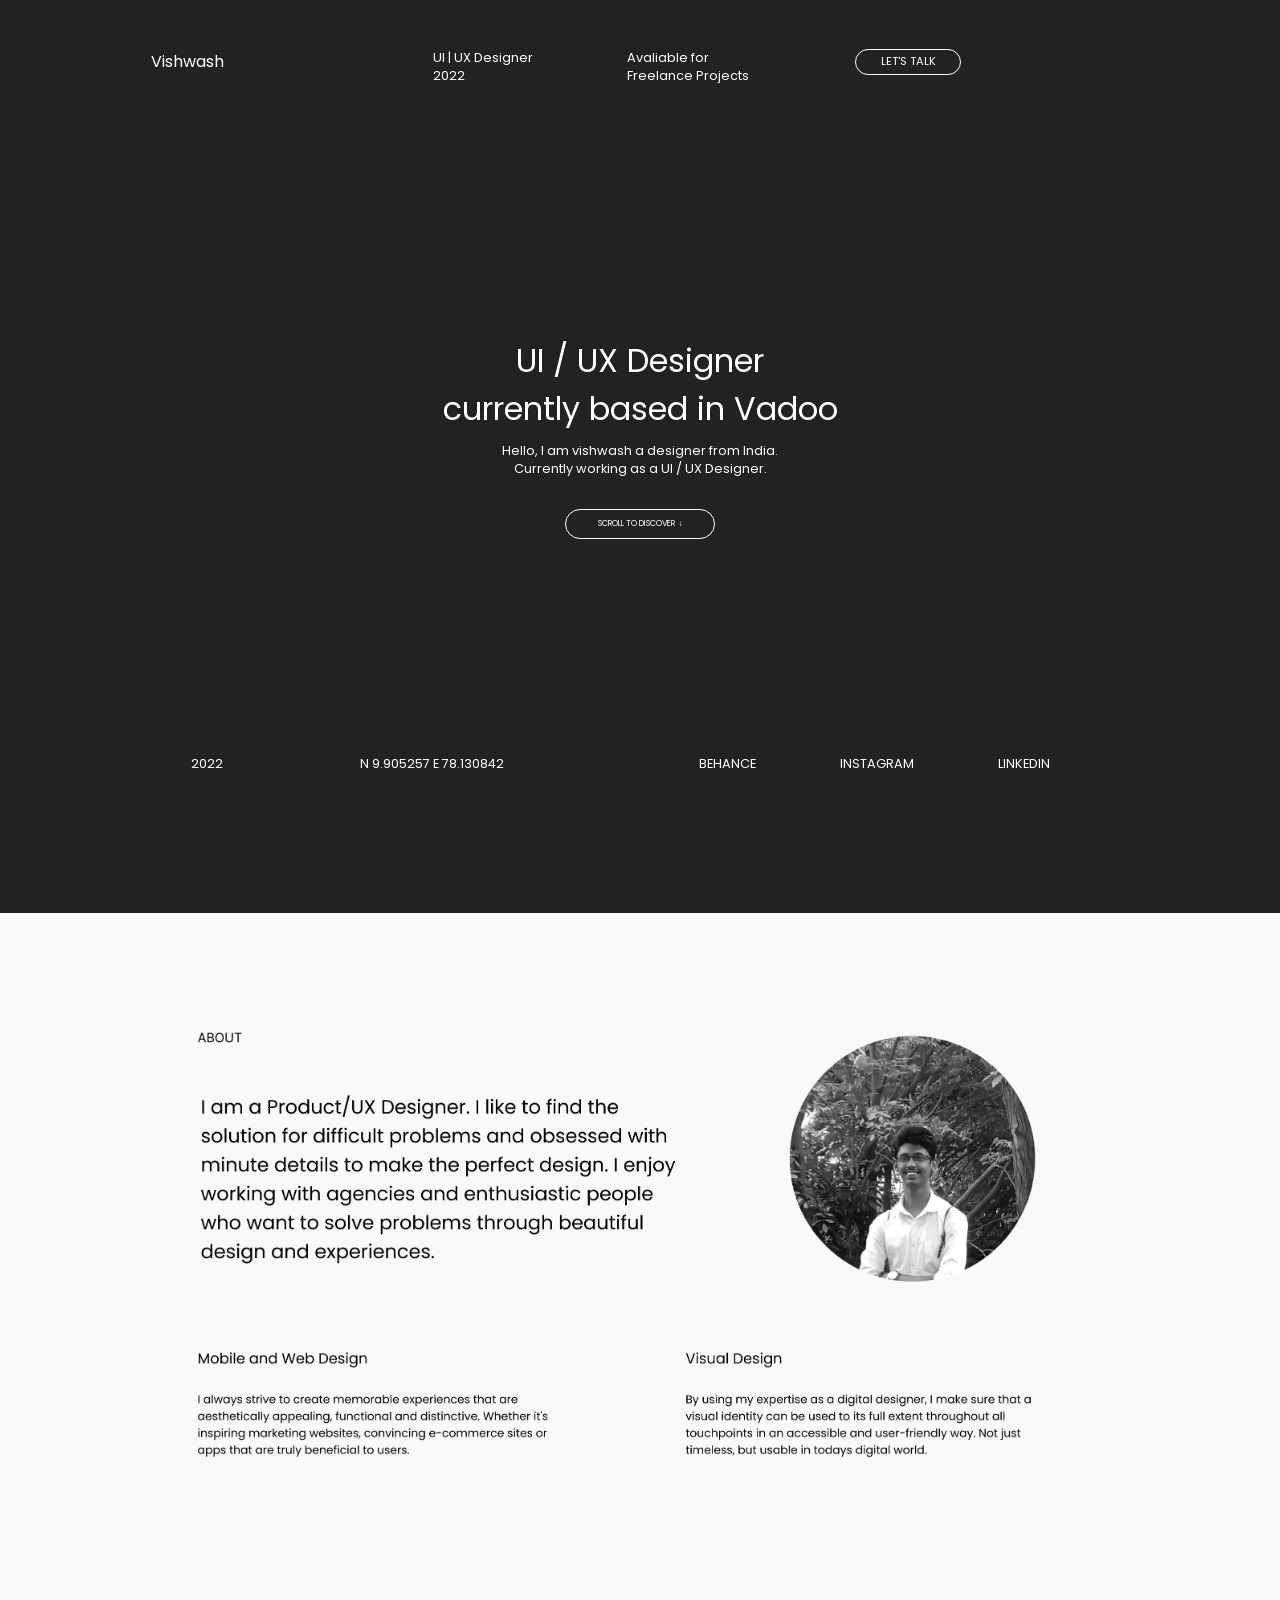
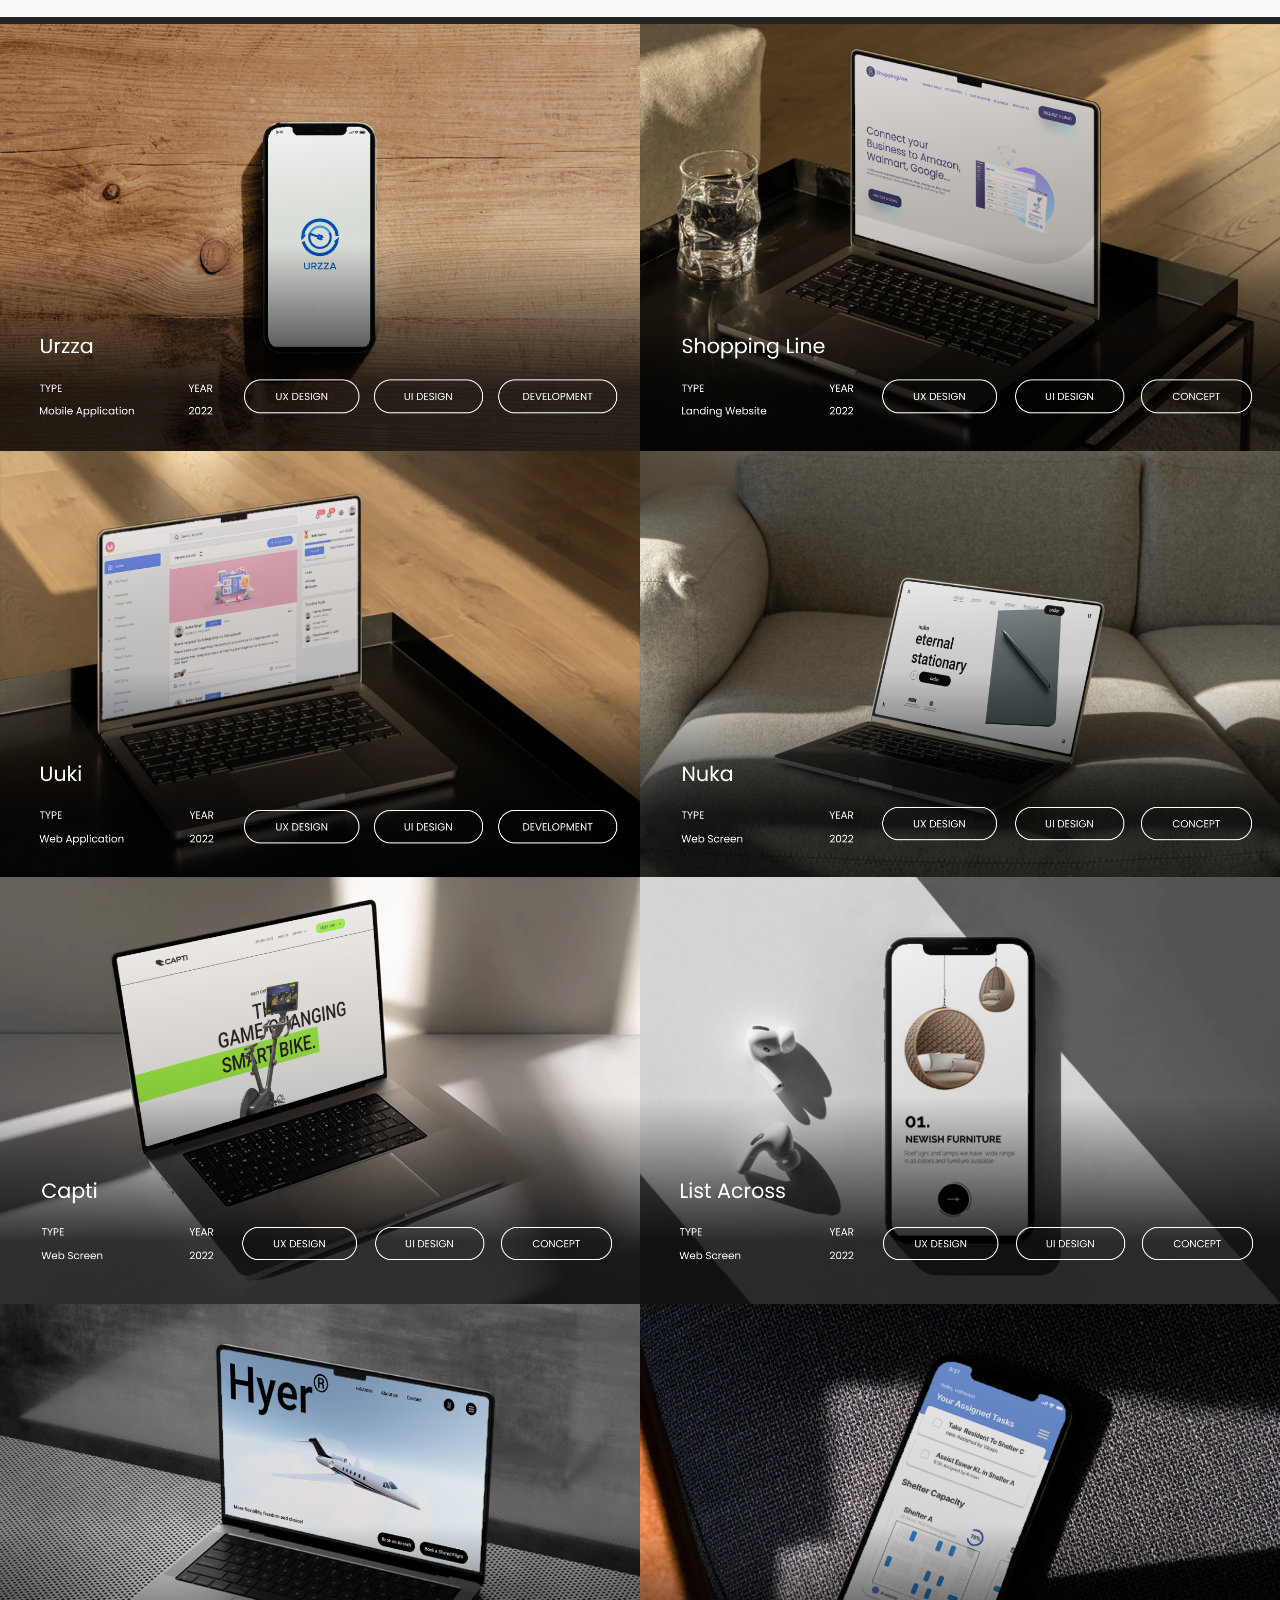
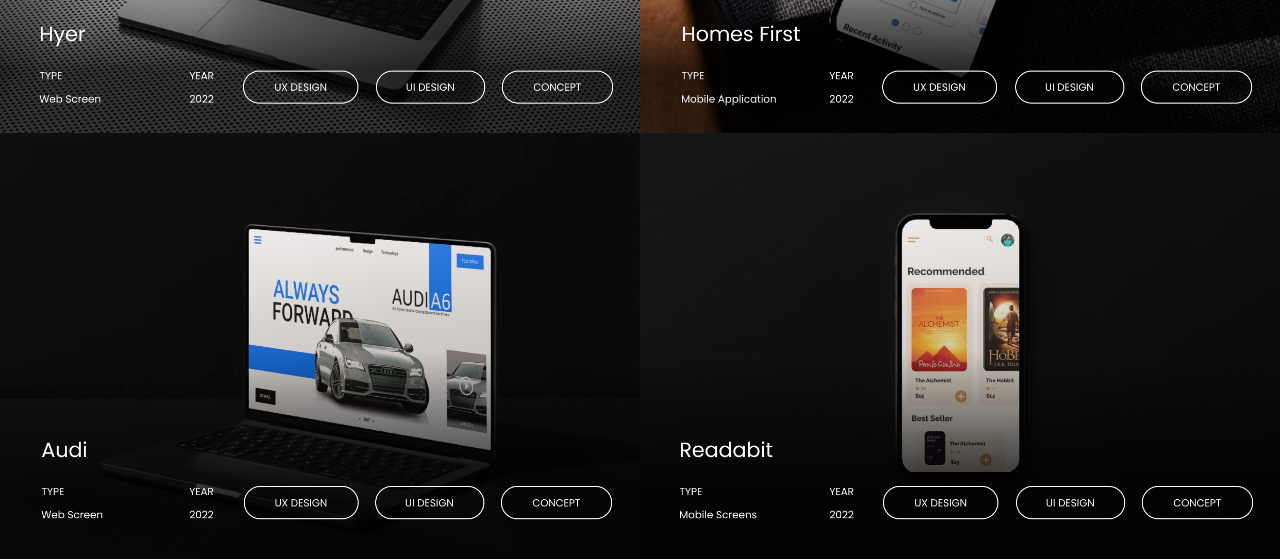
==== index.html @ 43f3bd24 "commit 2" ====
<!DOCTYPE html>
<html lang="en">
  <head>
    <script async src="https://pagead2.googlesyndication.com/pagead/js/adsbygoogle.js?client=ca-pub-5394972206672113"
     crossorigin="anonymous"></script>
    <meta charset="UTF-8" />
    <meta http-equiv="X-UA-Compatible" content="IE=edge" />
    <meta name="viewport" content="width=device-width, initial-scale=1, maximum-scale=1">
    <title>Vishwash</title>
    <link rel="preconnect" href="https://fonts.googleapis.com" />
    <link rel="preconnect" href="https://fonts.gstatic.com" crossorigin />
    <link
      href="https://fonts.googleapis.com/css2?family=Poppins&display=swap"
      rel="stylesheet"
    />
    <link rel="icon" href="data:image/svg+xml,<svg xmlns=%22http://www.w3.org/2000/svg%22 viewBox=%220 0 110 110%22><text y=%22.9em%22 font-size=%2290%22>⚫</text></svg>">
    <link rel="stylesheet" href="style.css" />
  </head>
  <body>

    <div class="first-screen">
      <center>
        <div class="top-nav">
          <div class="vishwash">Vishwash</div>
          <div class="top-nav-block"> 
          <div class="Product-Designer-2022">UI | UX Designer<br/> 2022</div>
          <div class="Avaliable-for-Freelance-Projects">
            Avaliable for Freelance Projects
          </div>
          <div id="mail" class="lets-talk-button"><pre>LET'S TALK</pre></div>
        </div>
        </div>
        <div class="Product-Designer">
          UI / UX Designer <br/>currently based in Vadoo
        </div>
        <div class="Hello">
          Hello, I am vishwash a designer from India. Currently working as a
          UI / UX Designer.
        </div>
        
        <div onclick="scrolldiv()" class="scroll-button">SCROLL TO DISCOVER &nbsp;&#8595;</div>
      
      <div class="bottom-nav">
      <div class="year">2022</div>
      <div class="location">N 9.905257 E 78.130842</div>
      <div class="social-total">
      <div id="behance" class="social">
        BEHANCE
      </div>
      <div class="social">
        INSTAGRAM
      </div>
      <div id="linkedin" class="social">
        LINKEDIN
      </div>
    </div>
    </center>
    </div>
    <div class="second-screen"><img class="profile" src="profile.png" /><img class="profile-mobile" src="profile-mobile.png" /></div>
    </div>
    <div id="ele" class="img-set-one">
     <img id="myButton-one" class="img" src="1.png" />
      <img id="myButton-two" class="img" src="2.png" />
    </div>
    <div class="img-set-one">
      <img id="myButton-three" class="img" src="3.png" />
      <img id="myButton-four" class="img" src="4.png" />
    </div>
    <div class="img-set-one">
      <img id="myButton-five" class="img" src="5.png" />
      <img id="myButton-six" class="img" src="7.png" />
    </div>
    <div class="img-set-one">
      <img id="myButton-seven" class="img" src="8.png" />
      <img id="myButton-eight" class="img" src="9.png" />
    </div>
    <div class="img-set-one">
      <img id="myButton-nine" class="img" src="10.png" />
      <img id="myButton-ten" class="img" src="11.png" />
    </div>

  </body>
  <script>
    function scrolldiv() {
        var elem = document.getElementById("ele");
        elem.scrollIntoView();
    };

    document.getElementById("linkedin").onclick = function () {
        location.href = "https://www.linkedin.com/in/vishwash-c-v-147043251/";
    };
    document.getElementById("behance").onclick = function () {
        location.href = "https://www.behance.net/vishwashcv";
    };


    document.getElementById("myButton-one").onclick = function () {
        location.href = "one.html";
    };
    document.getElementById("myButton-two").onclick = function () {
        location.href = "two.html";
    };
    document.getElementById("myButton-three").onclick = function () {
        location.href = "three.html";
    };
    document.getElementById("myButton-four").onclick = function () {
        location.href = "four.html";
    };
    document.getElementById("myButton-five").onclick = function () {
        location.href = "five.html";
    };
    document.getElementById("myButton-six").onclick = function () {
        location.href = "six.html";
    };
    document.getElementById("myButton-seven").onclick = function () {
        location.href = "seven.html";
    };
    document.getElementById("myButton-eight").onclick = function () {
        location.href = "eight.html";
    };
    document.getElementById("myButton-nine").onclick = function () {
        location.href = "nine.html";
    };
    document.getElementById("myButton-ten").onclick = function () {
        location.href = "ten.html";
    };
    document.getElementById("mail").onclick = function () {
        location.href = "mailto: vishwashclever@gmail.com";
    };  

    

</script>
</html>
---- style.css ----
*{
    margin: 0;
    box-sizing: border-box;
    
}
html {
    scroll-behavior: smooth;
}
body{
    background-color: #222222;
    font-family: 'Poppins', sans-serif;
    color: white;
    overflow-x: hidden;
    position: relative;
      height: 100%;
}




.profile{
    height: 100%;
    width: 100%;
    padding: 5% 10%;
    background-color: #F9F9F9;
}

.profile-mobile {
    width: 100%;
    display: none;
}




.top-nav, .bottom-nav{
    display: flex;
    margin-top: 1%;
    justify-content: center;
    width: 90%;

}
.top-nav {
    margin-left: -20%;
}
.first-screen {
    max-width: 100vw;
    max-height: 100vh;
    width: 100vw;
    height: 100vh;
    background-color: #222222;
    animation: fadeIn 2.5s;
}
.vishwash{
    margin: 4vh 10% 0 0%;
    font-size: 120% !important;
}

.Product-Designer-2022 {
    margin: 4vh 16%;
    min-width: 130px;
    font-size: 90%;
    text-align: left;
}

.Avaliable-for-Freelance-Projects {
    margin: 4vh 20%;
    min-width: 150px;
    font-size: 90%;
    text-align: left;
}

.lets-talk-button {
    margin: 4vh 0 0 8%;
    font-size: 70%;
    border: 1px solid white;
    border-radius: 50px;
    width: 200px;
    height: 30px;
    padding: 6px 5% 5px 5%;
    cursor: pointer;
    display: flex;
    justify-content: center;
    align-items: center;
}

.lets-talk-button:hover {
    color: #222222;
    background-color: white;
}

pre{
    font-family: 'Poppins', sans-serif;
}

.Product-Designer {
    font-size: 200%;
    width: 420px;
    text-align: center;
    margin-top: 20vh;
    
}
.Hello {
    font-size: 80%;
    width: 330px;
    text-align: center;
    margin-top: 1vh;
    
}
a{
    color: white;
}

.scroll-button {
    margin-top: 3.5vh;
    font-size: 70%;
    min-width: 150px;
    max-width: 180px;
    border: 1px solid white;
    border-radius: 50px;
    padding: 8px 24px !important;
    cursor: pointer;
}

.scroll-button:hover {
    color: #222222;
    background-color: white;
}

.bottom-nav {
    margin-top: 18vh;
   
}
.social {
    margin: 4vh 10% 0 10%;
    width: 140px;
    font-size: 80%;
    text-align: left;
     position: relative;
    bottom: 0;
}

.social:hover {
    cursor: pointer;
}
.social-total {
    margin: 0 4%;
    display: flex;
}

.year{
    margin: 4vh 4% 0 8%;
    width: 140px;
    font-size: 80%;
    text-align: left;
}

.location{
    margin: 4vh 8% 0 8%;
    width: 300px;
    font-size: 80%;
    text-align: left;
}

.img-set-one {
    display: flex;
    
}
.img{
    width: 50%;
    transition: 0.3s;
}

.img:hover{
    filter: brightness(120%);
    scale: 0.98;
    cursor: pointer;
}








::-webkit-scrollbar {
    width: 12px;
    
  }
  
  /* Track */
  ::-webkit-scrollbar-track {
    box-shadow: inset 0 0 5px rgb(0, 0, 0); 
    border-radius: 10px;
    opacity: 0.2;
  }
   
  /* Handle */
  ::-webkit-scrollbar-thumb {
    background: #222222; 
    border-radius: 10px;
    border: 2px solid #6d6d6d;
  }
  
  /* Handle on hover */
  ::-webkit-scrollbar-thumb:hover {
    background: #6d6d6d; 
  }

  @media screen and (max-width: 1920px)  {
        .Product-Designer {
            margin-top: 24vh !important;
        }
        .bottom-nav {
            margin-top: 26vh !important;
           
        }
  }

@media only screen and (max-width: 1280px) {
    .top-nav, .bottom-nav{
        display: flex;
        margin-top: 1%;
    
    }
    .top-nav{
        margin-left: 0;
    }
    .first-screen {
        max-width: 100vw;
        max-height: 100vh;
    }
    .vishwash{
        margin: 4vh 16% 0 -20%;
        font-size: 100% !important;
    }
    
    .Product-Designer-2022 {
        margin: 4vh 5%;
        width: 140px;
        font-size: 80%;
        text-align: left;
    }
    
    .Avaliable-for-Freelance-Projects {
        margin: 4vh 8%;
        width: 150px;
        font-size: 80%;
        text-align: left;
    }
    
    .lets-talk-button {
        margin: 4vh 0 0 8%;
        font-size: 60%;
        border: 1px solid white;
        border-radius: 50px;
        width: 90px;
        padding: 2% 0;
    }
    
    .Product-Designer {
        font-size: 200%;
        width: 420px;
        text-align: center;
        margin-top: 28vh;
        
    }
    .Hello {
        font-size: 80%;
        width: 330px;
        text-align: center;
        margin-top: 1vh;
        
    }
    
    .scroll-button {
        margin-top: 3.5vh;
    }
    
    .bottom-nav {
        margin-top: 20vh !important;
    }
    .social {
        margin: 4vh 10%;
        width: 140px;
        font-size: 80%;
        text-align: left;
    }
    
    .social-total {
        margin: 0 1%;
        display: flex;
    }
    
    .year{
        margin: 4vh 8% 0 0%;
        width: 30px;
        font-size: 80%;
        text-align: left;
    }
    
    .location{
        margin: 4vh 4% 0 4%;
        width: 240px;
        font-size: 80%;
        text-align: left;
    }
    .scroll-button {
        margin-top: 3.5vh;
        font-size: 50%;
        width: 120px;
        padding:0.4%;
        border: 1px solid white;
        border-radius: 50px;
        padding: 0.9% 0;
    }
    .lets-talk-button {
        margin: 4vh 0 0 8%;
        font-size: 70%;
        border: 1px solid white;
        border-radius: 50px;
        width: 200px;
        height: 26px;
        padding: 0.8% 5%;
    }
}

.top-nav-block {
    display: flex;
}












@media only screen and (max-width: 850px) {
    body{
        max-width: 100vw;
        overflow-x: hidden;
    }
    
    .top-nav, .bottom-nav{
        display: flex;
        margin-top: 1%;
        justify-content: center;
        width: 100%;
    
    }
    .first-screen {
        max-width: 100vw;
        max-height: 100vh;
        width: 100vw;
        height: 100vh;
        background-color: #222222;

    }
    .vishwash{
        margin: 4vh 0% 0 0%;
        padding-left: 4%;
        font-size: 90% !important;
    }
    
    .Product-Designer-2022 {
        margin: 4vh 1%;
        width: 140px;
        font-size: 70%;
        text-align: left;
    
    }
    
    .Avaliable-for-Freelance-Projects {
        margin: 4vh 0%;
        max-width: 10px;
        font-size: 70%;
        text-align: left;
    }
    
    .lets-talk-button {
        margin: 4vh 0 0 8%;
        font-size: 50%;
        border: 1px solid white;
        border-radius: 50px;
        width: 70px;
        height: 12%;
        min-height: 18px;
        padding: 2% 5%;
    }
    
    .Product-Designer {
        font-size: 110%;
        width: 230px;
        text-align: center;
        margin-top: 22vh;   
        
    }
    .Hello {
        font-size: 60%;
        width: 240px;
        text-align: center;
        margin-top: 1vh;
        
    }
    
    .scroll-button {
        margin-top: 2.5vh;
    }
    
    .button-one {
        width: 70%;
    }
    .button-two {
        width: 31%;
        max-width: 170px;
    }

    .bottom-nav {
        margin-top: 16vh;
        padding-top: 2vh;
    }
 
    
    .year{
        margin: 4vh 5% 0 12%;
        width: 140px;
        font-size: 70%;
        text-align: left;
    }
    
    .location{
        margin: 4vh 0 0 10%;
        width: 260px;
        font-size: 70%;
        text-align: left;
        padding-left: 7%;
    }
    .top-nav-block {
        display: block;
        margin: 0 0% 0 40%;
    }
    .img{
        max-width: 100%;
    }
    .social{
        display: none;
    }
    
}



@media only screen and (max-width: 600px) {
    .vishwash{
        padding-left: 10px;
    }
    .top-nav-block{
        margin-left: 50%;
    }
    .Product-Designer {
        font-size: 110%;
        width: 230px;
        text-align: center;
        margin-top: 18vh !important;   
        
    }
    .bottom-nav {
        margin-top: 20vh !important;
    }
    .year{
        margin: 4vh 8% 0 14%;
        width: 140px;
        font-size: 70%;
        text-align: left;
    }
    .scroll-button{
        padding: 6px 5px !important;
        min-width: 130px;
    }
    
    .location{
        margin: 4vh 0 0 1%;
        width: 300px;
        font-size: 70%;
        text-align: left;
    }
    .img{
        width: 100%;
    }
    .img-set-one{
        display: block;
    }
    .profile {
        display: none;
    }
    .profile-mobile {
        width: 100%;
        display: block;
    }
   
    
}

@media only screen and (min-width: 1090px) {
    .Product-Designer {
        margin-top: 16vh;
    }
    .bottom-nav{
        margin-top: 20vh;
    }
}


@media only screen and (max-width: 400px){
    .top-nav-block {
        margin-left: 20%;
    }
    .lets-talk-button {
        margin: 4vh 0 0 8%;
        font-size: 50%;
        border: 1px solid white;
        border-radius: 50px;
        width: 70px;
        height: 12%;
        min-height: 16px;
        padding: 2% 2%;
    }
    
}
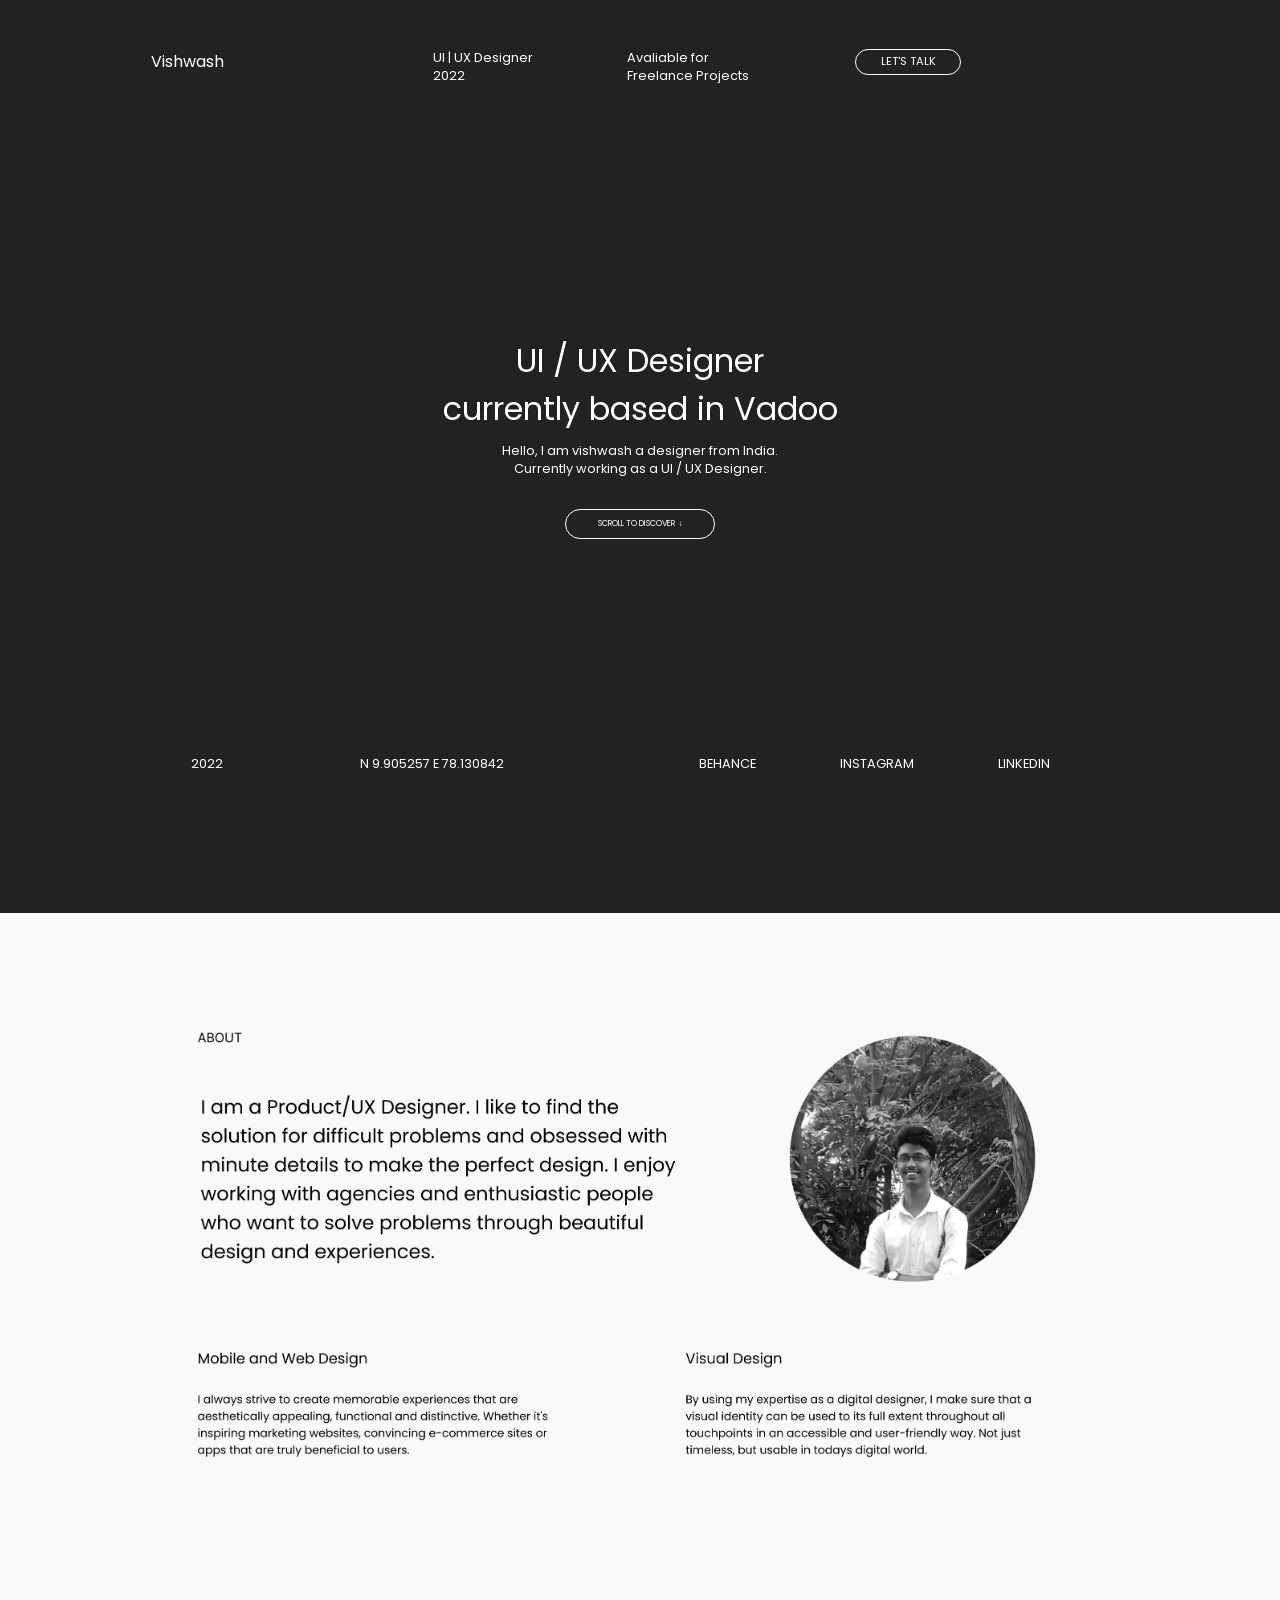
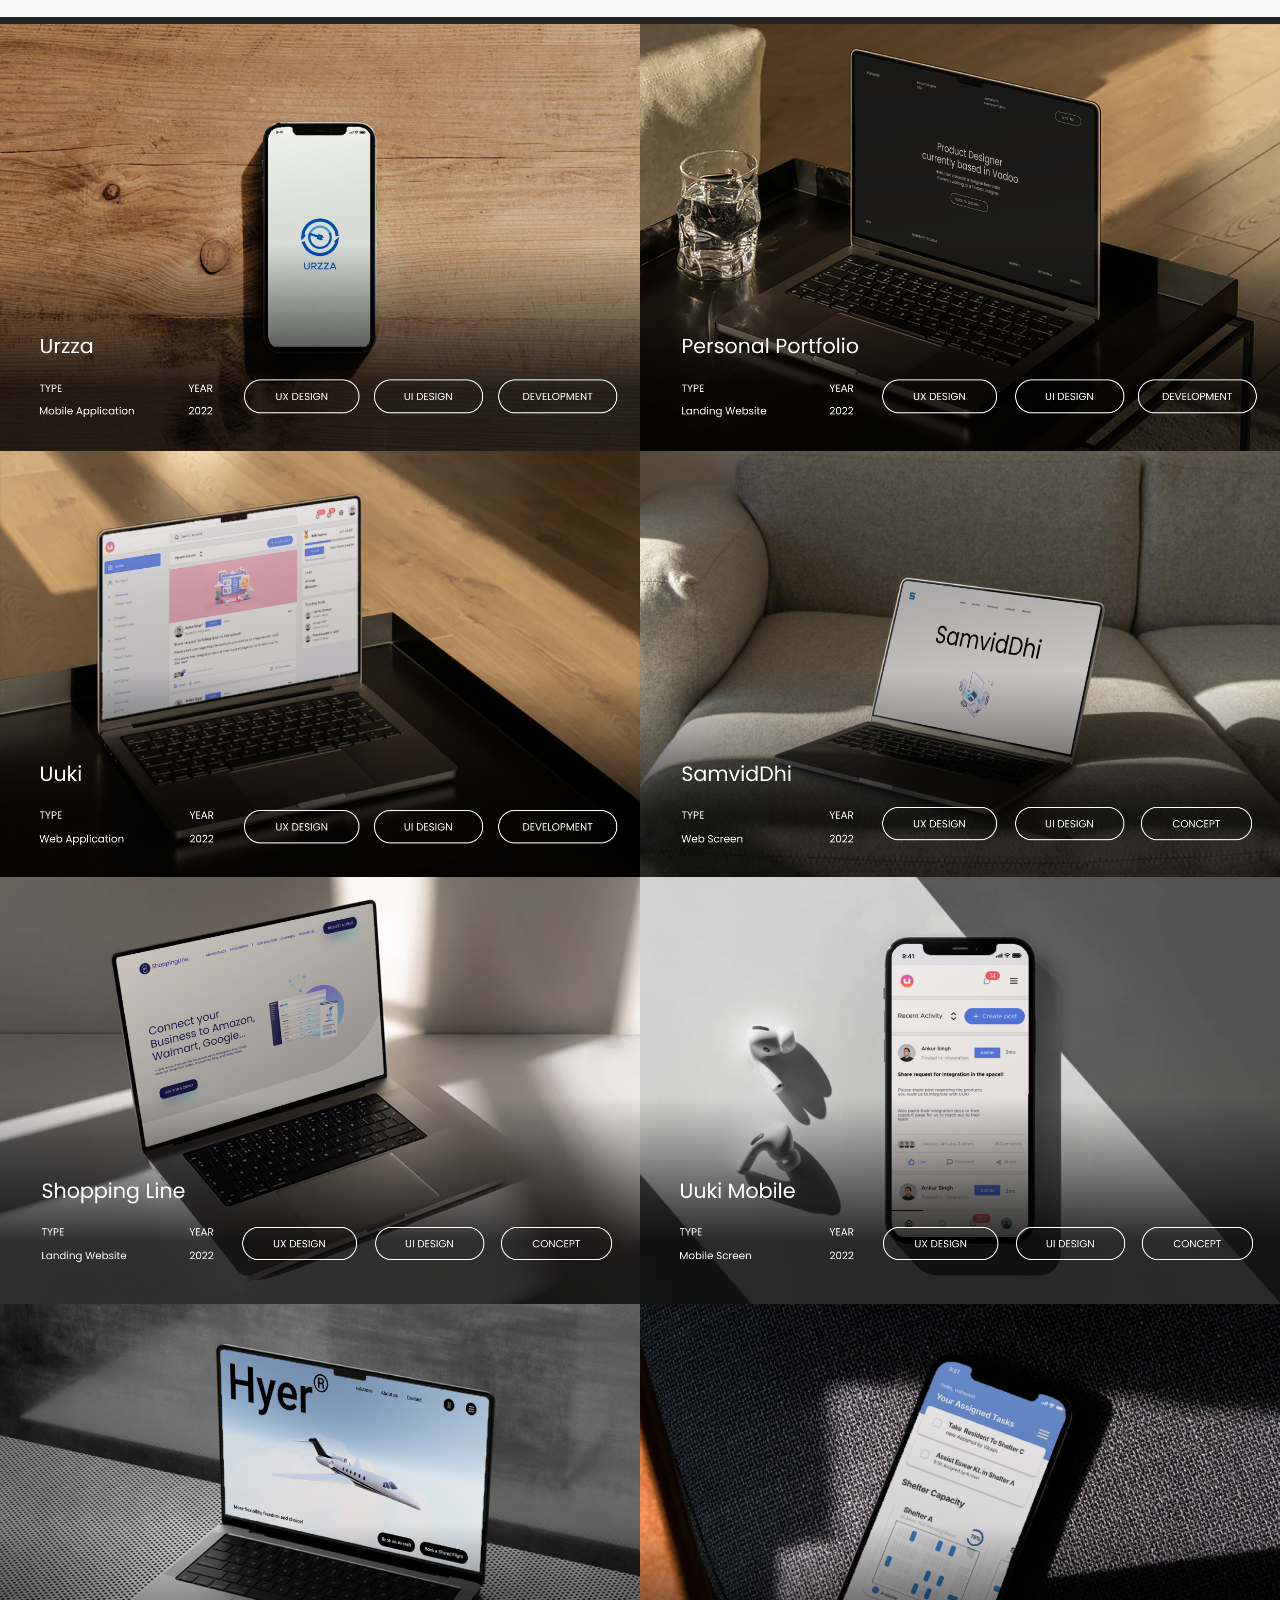
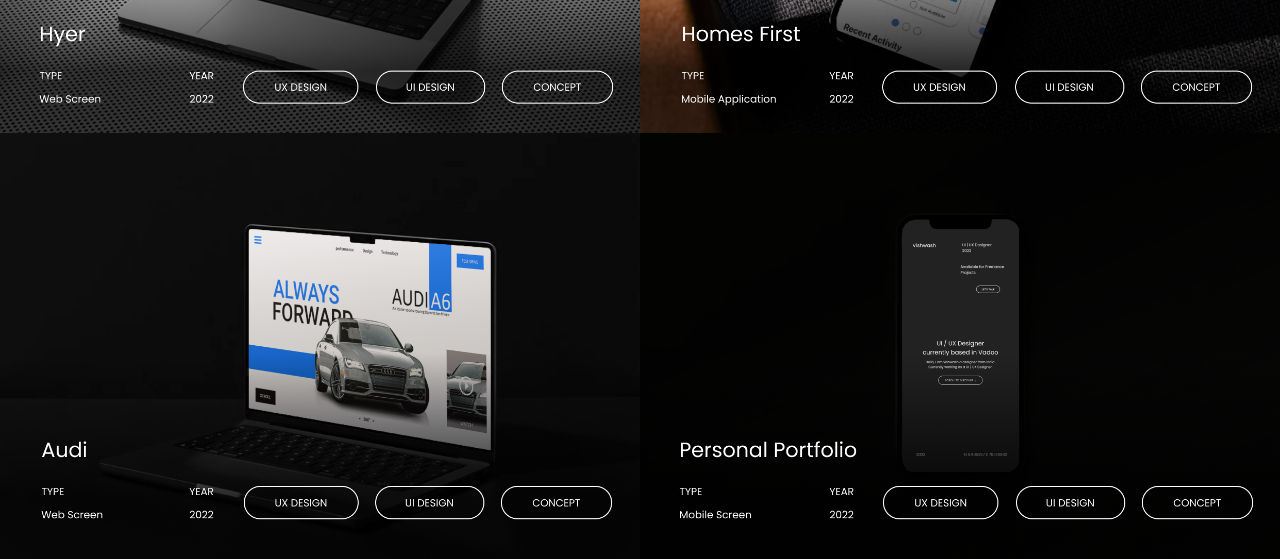
==== commit bf4ee2e8: "commit 35" ====
--- a/index.html
+++ b/index.html
@@ -1,8 +1,6 @@
 <!DOCTYPE html>
 <html lang="en">
   <head>
-    <script async src="https://pagead2.googlesyndication.com/pagead/js/adsbygoogle.js?client=ca-pub-5394972206672113"
-     crossorigin="anonymous"></script>
     <meta charset="UTF-8" />
     <meta http-equiv="X-UA-Compatible" content="IE=edge" />
     <meta name="viewport" content="width=device-width, initial-scale=1, maximum-scale=1">
@@ -87,7 +85,7 @@
     };
 
     document.getElementById("linkedin").onclick = function () {
-        location.href = "https://www.linkedin.com/in/vishwash-c-v-147043251/";
+        location.href = "https://www.linkedin.com/in/vishwashcv";
     };
     document.getElementById("behance").onclick = function () {
         location.href = "https://www.behance.net/vishwashcv";
--- a/style.css
+++ b/style.css
@@ -1,536 +1,536 @@
-*{
-    margin: 0;
-    box-sizing: border-box;
-    
-}
-html {
-    scroll-behavior: smooth;
-}
-body{
-    background-color: #222222;
-    font-family: 'Poppins', sans-serif;
-    color: white;
-    overflow-x: hidden;
-    position: relative;
-      height: 100%;
-}
-
-
-
-
-.profile{
-    height: 100%;
-    width: 100%;
-    padding: 5% 10%;
-    background-color: #F9F9F9;
-}
-
-.profile-mobile {
-    width: 100%;
-    display: none;
-}
-
-
-
-
-.top-nav, .bottom-nav{
-    display: flex;
-    margin-top: 1%;
-    justify-content: center;
-    width: 90%;
-
-}
-.top-nav {
-    margin-left: -20%;
-}
-.first-screen {
-    max-width: 100vw;
-    max-height: 100vh;
-    width: 100vw;
-    height: 100vh;
-    background-color: #222222;
-    animation: fadeIn 2.5s;
-}
-.vishwash{
-    margin: 4vh 10% 0 0%;
-    font-size: 120% !important;
-}
-
-.Product-Designer-2022 {
-    margin: 4vh 16%;
-    min-width: 130px;
-    font-size: 90%;
-    text-align: left;
-}
-
-.Avaliable-for-Freelance-Projects {
-    margin: 4vh 20%;
-    min-width: 150px;
-    font-size: 90%;
-    text-align: left;
-}
-
-.lets-talk-button {
-    margin: 4vh 0 0 8%;
-    font-size: 70%;
-    border: 1px solid white;
-    border-radius: 50px;
-    width: 200px;
-    height: 30px;
-    padding: 6px 5% 5px 5%;
-    cursor: pointer;
-    display: flex;
-    justify-content: center;
-    align-items: center;
-}
-
-.lets-talk-button:hover {
-    color: #222222;
-    background-color: white;
-}
-
-pre{
-    font-family: 'Poppins', sans-serif;
-}
-
-.Product-Designer {
-    font-size: 200%;
-    width: 420px;
-    text-align: center;
-    margin-top: 20vh;
-    
-}
-.Hello {
-    font-size: 80%;
-    width: 330px;
-    text-align: center;
-    margin-top: 1vh;
-    
-}
-a{
-    color: white;
-}
-
-.scroll-button {
-    margin-top: 3.5vh;
-    font-size: 70%;
-    min-width: 150px;
-    max-width: 180px;
-    border: 1px solid white;
-    border-radius: 50px;
-    padding: 8px 24px !important;
-    cursor: pointer;
-}
-
-.scroll-button:hover {
-    color: #222222;
-    background-color: white;
-}
-
-.bottom-nav {
-    margin-top: 18vh;
-   
-}
-.social {
-    margin: 4vh 10% 0 10%;
-    width: 140px;
-    font-size: 80%;
-    text-align: left;
-     position: relative;
-    bottom: 0;
-}
-
-.social:hover {
-    cursor: pointer;
-}
-.social-total {
-    margin: 0 4%;
-    display: flex;
-}
-
-.year{
-    margin: 4vh 4% 0 8%;
-    width: 140px;
-    font-size: 80%;
-    text-align: left;
-}
-
-.location{
-    margin: 4vh 8% 0 8%;
-    width: 300px;
-    font-size: 80%;
-    text-align: left;
-}
-
-.img-set-one {
-    display: flex;
-    
-}
-.img{
-    width: 50%;
-    transition: 0.3s;
-}
-
-.img:hover{
-    filter: brightness(120%);
-    scale: 0.98;
-    cursor: pointer;
-}
-
-
-
-
-
-
-
-
-::-webkit-scrollbar {
-    width: 12px;
-    
-  }
-  
-  /* Track */
-  ::-webkit-scrollbar-track {
-    box-shadow: inset 0 0 5px rgb(0, 0, 0); 
-    border-radius: 10px;
-    opacity: 0.2;
-  }
-   
-  /* Handle */
-  ::-webkit-scrollbar-thumb {
-    background: #222222; 
-    border-radius: 10px;
-    border: 2px solid #6d6d6d;
-  }
-  
-  /* Handle on hover */
-  ::-webkit-scrollbar-thumb:hover {
-    background: #6d6d6d; 
-  }
-
-  @media screen and (max-width: 1920px)  {
-        .Product-Designer {
-            margin-top: 24vh !important;
-        }
-        .bottom-nav {
-            margin-top: 26vh !important;
-           
-        }
-  }
-
-@media only screen and (max-width: 1280px) {
-    .top-nav, .bottom-nav{
-        display: flex;
-        margin-top: 1%;
-    
-    }
-    .top-nav{
-        margin-left: 0;
-    }
-    .first-screen {
-        max-width: 100vw;
-        max-height: 100vh;
-    }
-    .vishwash{
-        margin: 4vh 16% 0 -20%;
-        font-size: 100% !important;
-    }
-    
-    .Product-Designer-2022 {
-        margin: 4vh 5%;
-        width: 140px;
-        font-size: 80%;
-        text-align: left;
-    }
-    
-    .Avaliable-for-Freelance-Projects {
-        margin: 4vh 8%;
-        width: 150px;
-        font-size: 80%;
-        text-align: left;
-    }
-    
-    .lets-talk-button {
-        margin: 4vh 0 0 8%;
-        font-size: 60%;
-        border: 1px solid white;
-        border-radius: 50px;
-        width: 90px;
-        padding: 2% 0;
-    }
-    
-    .Product-Designer {
-        font-size: 200%;
-        width: 420px;
-        text-align: center;
-        margin-top: 28vh;
-        
-    }
-    .Hello {
-        font-size: 80%;
-        width: 330px;
-        text-align: center;
-        margin-top: 1vh;
-        
-    }
-    
-    .scroll-button {
-        margin-top: 3.5vh;
-    }
-    
-    .bottom-nav {
-        margin-top: 20vh !important;
-    }
-    .social {
-        margin: 4vh 10%;
-        width: 140px;
-        font-size: 80%;
-        text-align: left;
-    }
-    
-    .social-total {
-        margin: 0 1%;
-        display: flex;
-    }
-    
-    .year{
-        margin: 4vh 8% 0 0%;
-        width: 30px;
-        font-size: 80%;
-        text-align: left;
-    }
-    
-    .location{
-        margin: 4vh 4% 0 4%;
-        width: 240px;
-        font-size: 80%;
-        text-align: left;
-    }
-    .scroll-button {
-        margin-top: 3.5vh;
-        font-size: 50%;
-        width: 120px;
-        padding:0.4%;
-        border: 1px solid white;
-        border-radius: 50px;
-        padding: 0.9% 0;
-    }
-    .lets-talk-button {
-        margin: 4vh 0 0 8%;
-        font-size: 70%;
-        border: 1px solid white;
-        border-radius: 50px;
-        width: 200px;
-        height: 26px;
-        padding: 0.8% 5%;
-    }
-}
-
-.top-nav-block {
-    display: flex;
-}
-
-
-
-
-
-
-
-
-
-
-
-
-@media only screen and (max-width: 850px) {
-    body{
-        max-width: 100vw;
-        overflow-x: hidden;
-    }
-    
-    .top-nav, .bottom-nav{
-        display: flex;
-        margin-top: 1%;
-        justify-content: center;
-        width: 100%;
-    
-    }
-    .first-screen {
-        max-width: 100vw;
-        max-height: 100vh;
-        width: 100vw;
-        height: 100vh;
-        background-color: #222222;
-
-    }
-    .vishwash{
-        margin: 4vh 0% 0 0%;
-        padding-left: 4%;
-        font-size: 90% !important;
-    }
-    
-    .Product-Designer-2022 {
-        margin: 4vh 1%;
-        width: 140px;
-        font-size: 70%;
-        text-align: left;
-    
-    }
-    
-    .Avaliable-for-Freelance-Projects {
-        margin: 4vh 0%;
-        max-width: 10px;
-        font-size: 70%;
-        text-align: left;
-    }
-    
-    .lets-talk-button {
-        margin: 4vh 0 0 8%;
-        font-size: 50%;
-        border: 1px solid white;
-        border-radius: 50px;
-        width: 70px;
-        height: 12%;
-        min-height: 18px;
-        padding: 2% 5%;
-    }
-    
-    .Product-Designer {
-        font-size: 110%;
-        width: 230px;
-        text-align: center;
-        margin-top: 22vh;   
-        
-    }
-    .Hello {
-        font-size: 60%;
-        width: 240px;
-        text-align: center;
-        margin-top: 1vh;
-        
-    }
-    
-    .scroll-button {
-        margin-top: 2.5vh;
-    }
-    
-    .button-one {
-        width: 70%;
-    }
-    .button-two {
-        width: 31%;
-        max-width: 170px;
-    }
-
-    .bottom-nav {
-        margin-top: 16vh;
-        padding-top: 2vh;
-    }
- 
-    
-    .year{
-        margin: 4vh 5% 0 12%;
-        width: 140px;
-        font-size: 70%;
-        text-align: left;
-    }
-    
-    .location{
-        margin: 4vh 0 0 10%;
-        width: 260px;
-        font-size: 70%;
-        text-align: left;
-        padding-left: 7%;
-    }
-    .top-nav-block {
-        display: block;
-        margin: 0 0% 0 40%;
-    }
-    .img{
-        max-width: 100%;
-    }
-    .social{
-        display: none;
-    }
-    
-}
-
-
-
-@media only screen and (max-width: 600px) {
-    .vishwash{
-        padding-left: 10px;
-    }
-    .top-nav-block{
-        margin-left: 50%;
-    }
-    .Product-Designer {
-        font-size: 110%;
-        width: 230px;
-        text-align: center;
-        margin-top: 18vh !important;   
-        
-    }
-    .bottom-nav {
-        margin-top: 20vh !important;
-    }
-    .year{
-        margin: 4vh 8% 0 14%;
-        width: 140px;
-        font-size: 70%;
-        text-align: left;
-    }
-    .scroll-button{
-        padding: 6px 5px !important;
-        min-width: 130px;
-    }
-    
-    .location{
-        margin: 4vh 0 0 1%;
-        width: 300px;
-        font-size: 70%;
-        text-align: left;
-    }
-    .img{
-        width: 100%;
-    }
-    .img-set-one{
-        display: block;
-    }
-    .profile {
-        display: none;
-    }
-    .profile-mobile {
-        width: 100%;
-        display: block;
-    }
-   
-    
-}
-
-@media only screen and (min-width: 1090px) {
-    .Product-Designer {
-        margin-top: 16vh;
-    }
-    .bottom-nav{
-        margin-top: 20vh;
-    }
-}
-
-
-@media only screen and (max-width: 400px){
-    .top-nav-block {
-        margin-left: 20%;
-    }
-    .lets-talk-button {
-        margin: 4vh 0 0 8%;
-        font-size: 50%;
-        border: 1px solid white;
-        border-radius: 50px;
-        width: 70px;
-        height: 12%;
-        min-height: 16px;
-        padding: 2% 2%;
-    }
-    
-}
-
+*{
+    margin: 0;
+    box-sizing: border-box;
+    
+}
+html {
+    scroll-behavior: smooth;
+}
+body{
+    background-color: #222222;
+    font-family: 'Poppins', sans-serif;
+    color: white;
+    overflow-x: hidden;
+    position: relative;
+      height: 100%;
+}
+
+
+
+
+.profile{
+    height: 100%;
+    width: 100%;
+    padding: 5% 10%;
+    background-color: #F9F9F9;
+}
+
+.profile-mobile {
+    width: 100%;
+    display: none;
+}
+
+
+
+
+.top-nav, .bottom-nav{
+    display: flex;
+    margin-top: 1%;
+    justify-content: center;
+    width: 90%;
+
+}
+.top-nav {
+    margin-left: -20%;
+}
+.first-screen {
+    max-width: 100vw;
+    max-height: 100vh;
+    width: 100vw;
+    height: 100vh;
+    background-color: #222222;
+    animation: fadeIn 2.5s;
+}
+.vishwash{
+    margin: 4vh 10% 0 0%;
+    font-size: 120% !important;
+}
+
+.Product-Designer-2022 {
+    margin: 4vh 16%;
+    min-width: 130px;
+    font-size: 90%;
+    text-align: left;
+}
+
+.Avaliable-for-Freelance-Projects {
+    margin: 4vh 20%;
+    min-width: 150px;
+    font-size: 90%;
+    text-align: left;
+}
+
+.lets-talk-button {
+    margin: 4vh 0 0 8%;
+    font-size: 70%;
+    border: 1px solid white;
+    border-radius: 50px;
+    width: 200px;
+    height: 30px;
+    padding: 6px 5% 5px 5%;
+    cursor: pointer;
+    display: flex;
+    justify-content: center;
+    align-items: center;
+}
+
+.lets-talk-button:hover {
+    color: #222222;
+    background-color: white;
+}
+
+pre{
+    font-family: 'Poppins', sans-serif;
+}
+
+.Product-Designer {
+    font-size: 200%;
+    width: 420px;
+    text-align: center;
+    margin-top: 20vh;
+    
+}
+.Hello {
+    font-size: 80%;
+    width: 330px;
+    text-align: center;
+    margin-top: 1vh;
+    
+}
+a{
+    color: white;
+}
+
+.scroll-button {
+    margin-top: 3.5vh;
+    font-size: 70%;
+    min-width: 150px;
+    max-width: 180px;
+    border: 1px solid white;
+    border-radius: 50px;
+    padding: 8px 24px !important;
+    cursor: pointer;
+}
+
+.scroll-button:hover {
+    color: #222222;
+    background-color: white;
+}
+
+.bottom-nav {
+    margin-top: 18vh;
+   
+}
+.social {
+    margin: 4vh 10% 0 10%;
+    width: 140px;
+    font-size: 80%;
+    text-align: left;
+     position: relative;
+    bottom: 0;
+}
+
+.social:hover {
+    cursor: pointer;
+}
+.social-total {
+    margin: 0 4%;
+    display: flex;
+}
+
+.year{
+    margin: 4vh 4% 0 8%;
+    width: 140px;
+    font-size: 80%;
+    text-align: left;
+}
+
+.location{
+    margin: 4vh 8% 0 8%;
+    width: 300px;
+    font-size: 80%;
+    text-align: left;
+}
+
+.img-set-one {
+    display: flex;
+    
+}
+.img{
+    width: 50%;
+    transition: 0.3s;
+}
+
+.img:hover{
+    filter: brightness(120%);
+    scale: 0.98;
+    cursor: pointer;
+}
+
+
+
+
+
+
+
+
+::-webkit-scrollbar {
+    width: 12px;
+    
+  }
+  
+  /* Track */
+  ::-webkit-scrollbar-track {
+    box-shadow: inset 0 0 5px rgb(0, 0, 0); 
+    border-radius: 10px;
+    opacity: 0.2;
+  }
+   
+  /* Handle */
+  ::-webkit-scrollbar-thumb {
+    background: #222222; 
+    border-radius: 10px;
+    border: 2px solid #6d6d6d;
+  }
+  
+  /* Handle on hover */
+  ::-webkit-scrollbar-thumb:hover {
+    background: #6d6d6d; 
+  }
+
+  @media screen and (max-width: 1920px)  {
+        .Product-Designer {
+            margin-top: 24vh !important;
+        }
+        .bottom-nav {
+            margin-top: 26vh !important;
+           
+        }
+  }
+
+@media only screen and (max-width: 1280px) {
+    .top-nav, .bottom-nav{
+        display: flex;
+        margin-top: 1%;
+    
+    }
+    .top-nav{
+        margin-left: 0;
+    }
+    .first-screen {
+        max-width: 100vw;
+        max-height: 100vh;
+    }
+    .vishwash{
+        margin: 4vh 16% 0 -20%;
+        font-size: 100% !important;
+    }
+    
+    .Product-Designer-2022 {
+        margin: 4vh 5%;
+        width: 140px;
+        font-size: 80%;
+        text-align: left;
+    }
+    
+    .Avaliable-for-Freelance-Projects {
+        margin: 4vh 8%;
+        width: 150px;
+        font-size: 80%;
+        text-align: left;
+    }
+    
+    .lets-talk-button {
+        margin: 4vh 0 0 8%;
+        font-size: 60%;
+        border: 1px solid white;
+        border-radius: 50px;
+        width: 90px;
+        padding: 2% 0;
+    }
+    
+    .Product-Designer {
+        font-size: 200%;
+        width: 420px;
+        text-align: center;
+        margin-top: 28vh;
+        
+    }
+    .Hello {
+        font-size: 80%;
+        width: 330px;
+        text-align: center;
+        margin-top: 1vh;
+        
+    }
+    
+    .scroll-button {
+        margin-top: 3.5vh;
+    }
+    
+    .bottom-nav {
+        margin-top: 20vh !important;
+    }
+    .social {
+        margin: 4vh 10%;
+        width: 140px;
+        font-size: 80%;
+        text-align: left;
+    }
+    
+    .social-total {
+        margin: 0 1%;
+        display: flex;
+    }
+    
+    .year{
+        margin: 4vh 8% 0 0%;
+        width: 30px;
+        font-size: 80%;
+        text-align: left;
+    }
+    
+    .location{
+        margin: 4vh 4% 0 4%;
+        width: 240px;
+        font-size: 80%;
+        text-align: left;
+    }
+    .scroll-button {
+        margin-top: 3.5vh;
+        font-size: 50%;
+        width: 120px;
+        padding:0.4%;
+        border: 1px solid white;
+        border-radius: 50px;
+        padding: 0.9% 0;
+    }
+    .lets-talk-button {
+        margin: 4vh 0 0 8%;
+        font-size: 70%;
+        border: 1px solid white;
+        border-radius: 50px;
+        width: 200px;
+        height: 26px;
+        padding: 0.8% 5%;
+    }
+}
+
+.top-nav-block {
+    display: flex;
+}
+
+
+
+
+
+
+
+
+
+
+
+
+@media only screen and (max-width: 850px) {
+    body{
+        max-width: 100vw;
+        overflow-x: hidden;
+    }
+    
+    .top-nav, .bottom-nav{
+        display: flex;
+        margin-top: 1%;
+        justify-content: center;
+        width: 100%;
+    
+    }
+    .first-screen {
+        max-width: 100vw;
+        max-height: 100vh;
+        width: 100vw;
+        height: 100vh;
+        background-color: #222222;
+
+    }
+    .vishwash{
+        margin: 4vh 0% 0 0%;
+        padding-left: 4%;
+        font-size: 90% !important;
+    }
+    
+    .Product-Designer-2022 {
+        margin: 4vh 1%;
+        width: 140px;
+        font-size: 70%;
+        text-align: left;
+    
+    }
+    
+    .Avaliable-for-Freelance-Projects {
+        margin: 4vh 0%;
+        max-width: 10px;
+        font-size: 70%;
+        text-align: left;
+    }
+    
+    .lets-talk-button {
+        margin: 4vh 0 0 8%;
+        font-size: 50%;
+        border: 1px solid white;
+        border-radius: 50px;
+        width: 70px;
+        height: 12%;
+        min-height: 18px;
+        padding: 2% 5%;
+    }
+    
+    .Product-Designer {
+        font-size: 110%;
+        width: 230px;
+        text-align: center;
+        margin-top: 22vh;   
+        
+    }
+    .Hello {
+        font-size: 60%;
+        width: 240px;
+        text-align: center;
+        margin-top: 1vh;
+        
+    }
+    
+    .scroll-button {
+        margin-top: 2.5vh;
+    }
+    
+    .button-one {
+        width: 70%;
+    }
+    .button-two {
+        width: 31%;
+        max-width: 170px;
+    }
+
+    .bottom-nav {
+        margin-top: 16vh;
+        padding-top: 2vh;
+    }
+ 
+    
+    .year{
+        margin: 4vh 5% 0 12%;
+        width: 140px;
+        font-size: 70%;
+        text-align: left;
+    }
+    
+    .location{
+        margin: 4vh 0 0 10%;
+        width: 260px;
+        font-size: 70%;
+        text-align: left;
+        padding-left: 7%;
+    }
+    .top-nav-block {
+        display: block;
+        margin: 0 0% 0 40%;
+    }
+    .img{
+        max-width: 100%;
+    }
+    .social{
+        display: none;
+    }
+    
+}
+
+
+
+@media only screen and (max-width: 600px) {
+    .vishwash{
+        padding-left: 10px;
+    }
+    .top-nav-block{
+        margin-left: 32%;
+    }
+    .Product-Designer {
+        font-size: 110%;
+        width: 230px;
+        text-align: center;
+        margin-top: 18vh !important;   
+        
+    }
+    .bottom-nav {
+        margin-top: 20vh !important;
+    }
+    .year{
+        margin: 4vh 8% 0 14%;
+        width: 140px;
+        font-size: 70%;
+        text-align: left;
+    }
+    .scroll-button{
+        padding: 6px 5px !important;
+        min-width: 130px;
+    }
+    
+    .location{
+        margin: 4vh 0 0 1%;
+        width: 300px;
+        font-size: 70%;
+        text-align: left;
+    }
+    .img{
+        width: 100%;
+    }
+    .img-set-one{
+        display: block;
+    }
+    .profile {
+        display: none;
+    }
+    .profile-mobile {
+        width: 100%;
+        display: block;
+    }
+   
+    
+}
+
+@media only screen and (min-width: 1090px) {
+    .Product-Designer {
+        margin-top: 16vh;
+    }
+    .bottom-nav{
+        margin-top: 20vh;
+    }
+}
+
+
+@media only screen and (max-width: 400px){
+    .top-nav-block {
+        margin-left: 20%;
+    }
+    .lets-talk-button {
+        margin: 4vh 0 0 8%;
+        font-size: 50%;
+        border: 1px solid white;
+        border-radius: 50px;
+        width: 70px;
+        height: 12%;
+        min-height: 16px;
+        padding: 2% 2%;
+    }
+    
+}
+
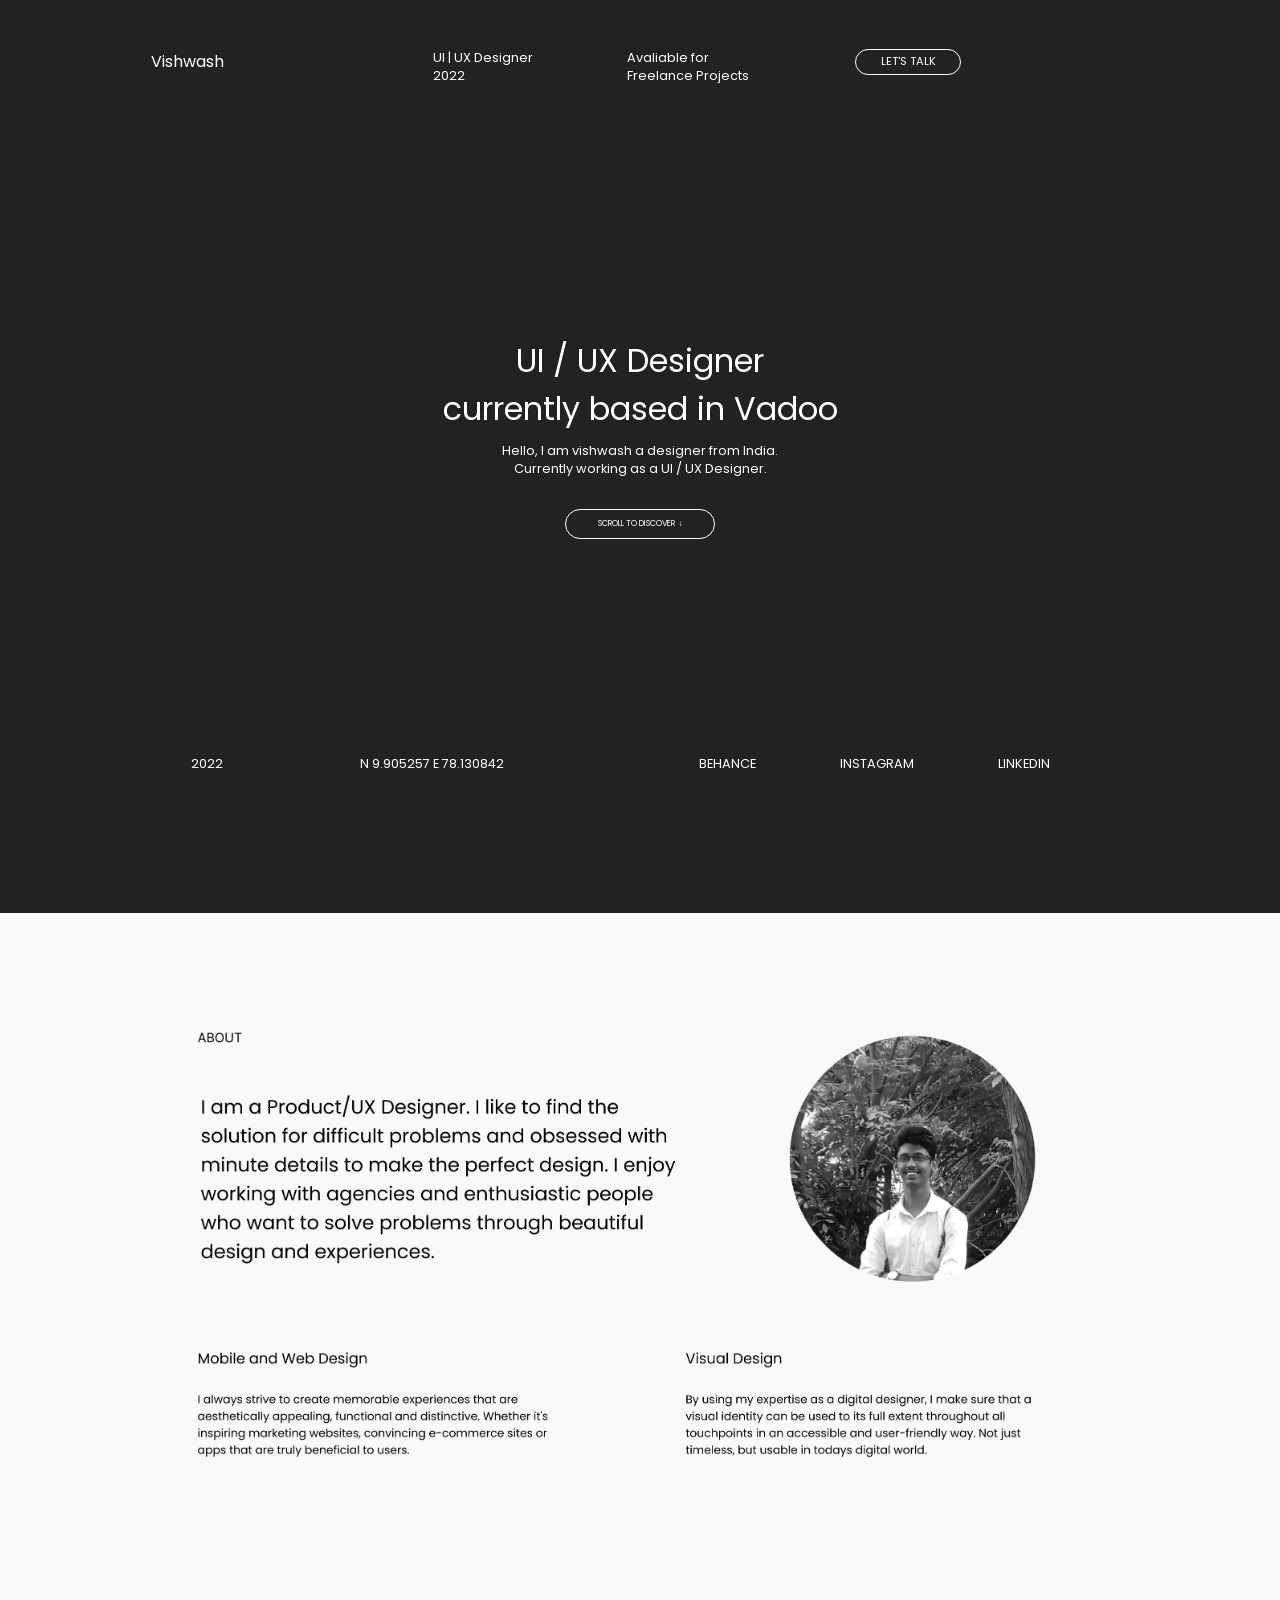
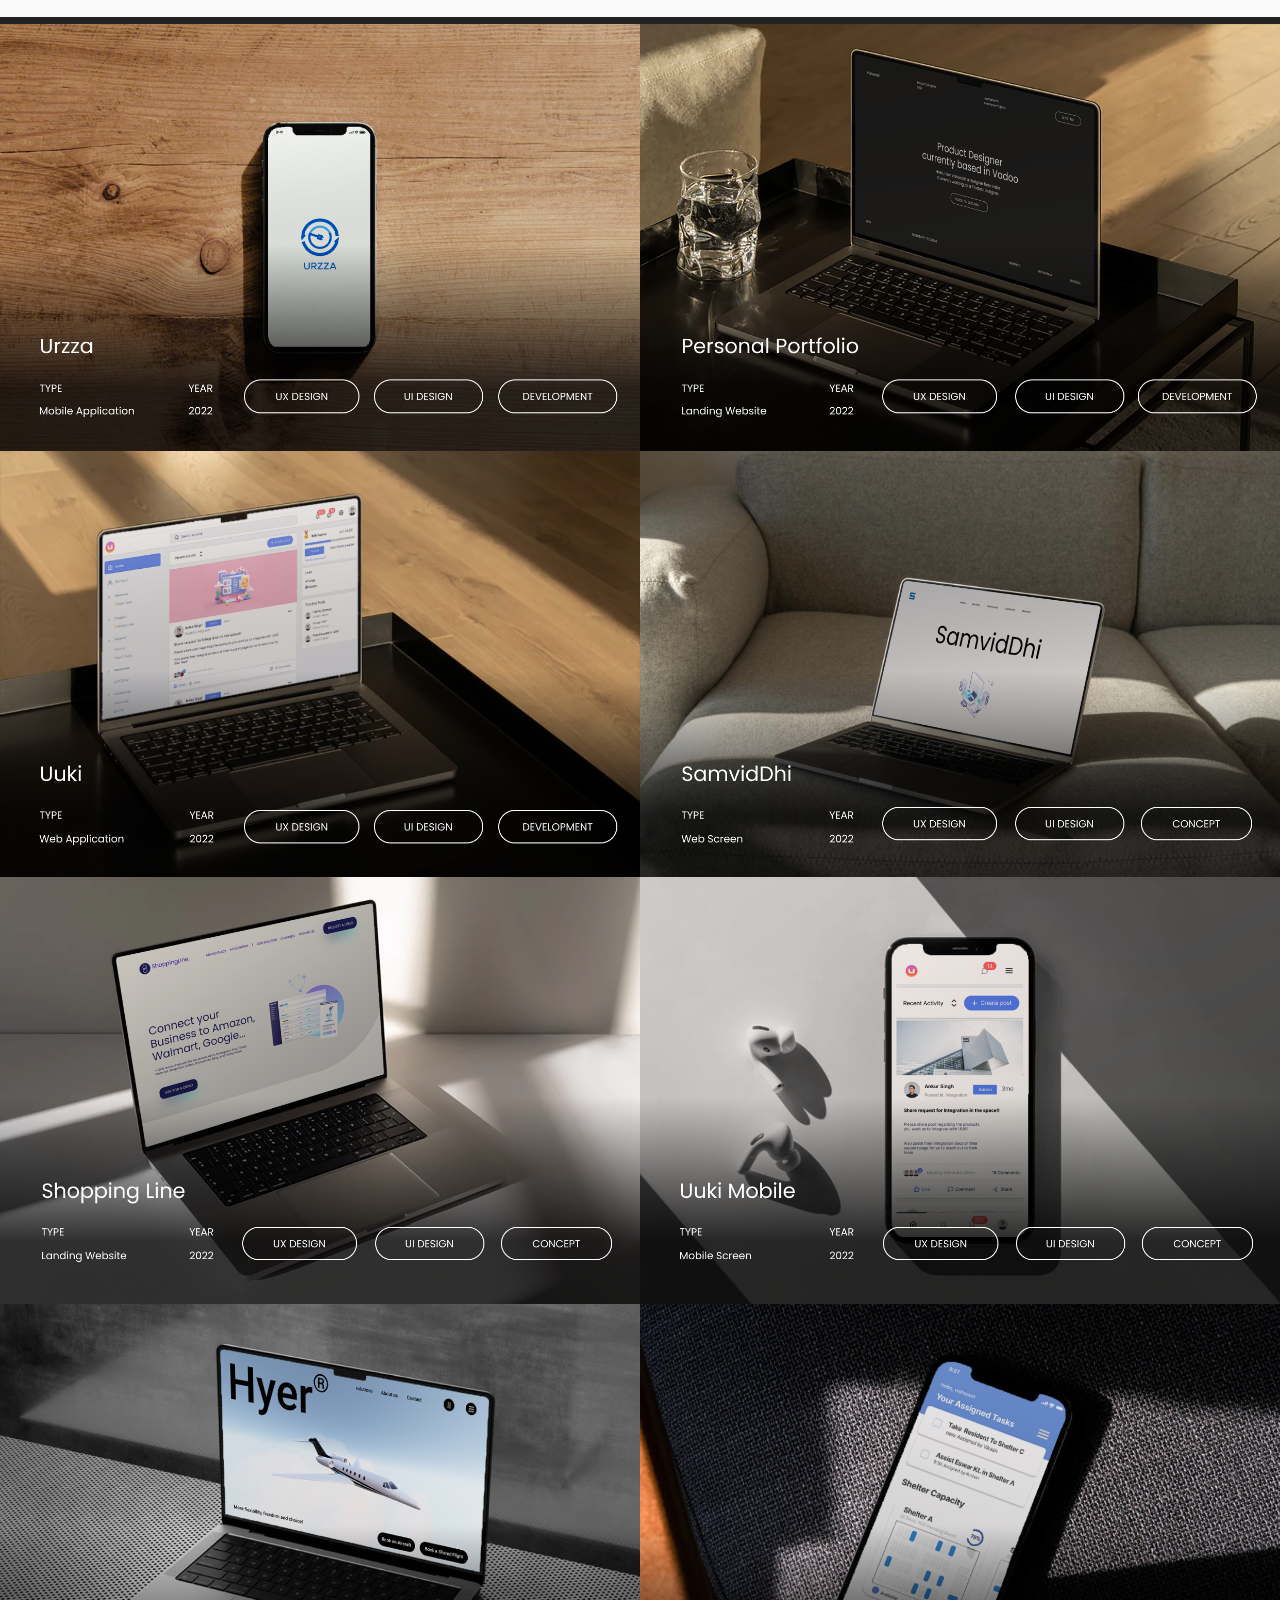
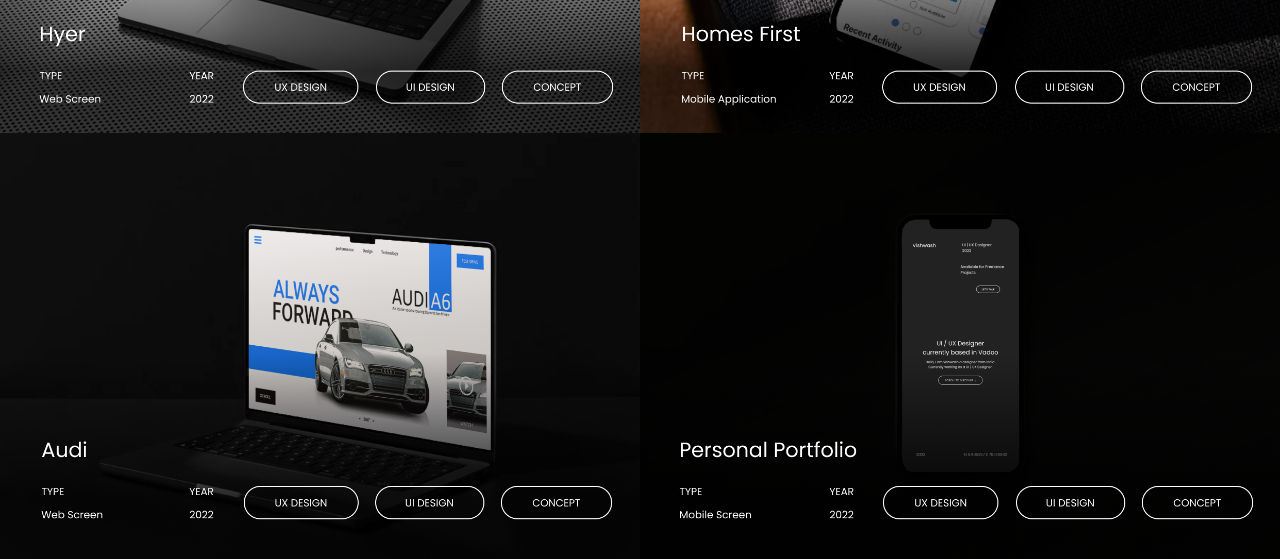
==== commit 7fd0d684: "commit 35" ====
--- a/index.html
+++ b/index.html
@@ -1,132 +1,132 @@
-<!DOCTYPE html>
-<html lang="en">
-  <head>
-    <meta charset="UTF-8" />
-    <meta http-equiv="X-UA-Compatible" content="IE=edge" />
-    <meta name="viewport" content="width=device-width, initial-scale=1, maximum-scale=1">
-    <title>Vishwash</title>
-    <link rel="preconnect" href="https://fonts.googleapis.com" />
-    <link rel="preconnect" href="https://fonts.gstatic.com" crossorigin />
-    <link
-      href="https://fonts.googleapis.com/css2?family=Poppins&display=swap"
-      rel="stylesheet"
-    />
-    <link rel="icon" href="data:image/svg+xml,<svg xmlns=%22http://www.w3.org/2000/svg%22 viewBox=%220 0 110 110%22><text y=%22.9em%22 font-size=%2290%22>⚫</text></svg>">
-    <link rel="stylesheet" href="style.css" />
-  </head>
-  <body>
-
-    <div class="first-screen">
-      <center>
-        <div class="top-nav">
-          <div class="vishwash">Vishwash</div>
-          <div class="top-nav-block"> 
-          <div class="Product-Designer-2022">UI | UX Designer<br/> 2022</div>
-          <div class="Avaliable-for-Freelance-Projects">
-            Avaliable for Freelance Projects
-          </div>
-          <div id="mail" class="lets-talk-button"><pre>LET'S TALK</pre></div>
-        </div>
-        </div>
-        <div class="Product-Designer">
-          UI / UX Designer <br/>currently based in Vadoo
-        </div>
-        <div class="Hello">
-          Hello, I am vishwash a designer from India. Currently working as a
-          UI / UX Designer.
-        </div>
-        
-        <div onclick="scrolldiv()" class="scroll-button">SCROLL TO DISCOVER &nbsp;&#8595;</div>
-      
-      <div class="bottom-nav">
-      <div class="year">2022</div>
-      <div class="location">N 9.905257 E 78.130842</div>
-      <div class="social-total">
-      <div id="behance" class="social">
-        BEHANCE
-      </div>
-      <div class="social">
-        INSTAGRAM
-      </div>
-      <div id="linkedin" class="social">
-        LINKEDIN
-      </div>
-    </div>
-    </center>
-    </div>
-    <div class="second-screen"><img class="profile" src="profile.png" /><img class="profile-mobile" src="profile-mobile.png" /></div>
-    </div>
-    <div id="ele" class="img-set-one">
-     <img id="myButton-one" class="img" src="1.png" />
-      <img id="myButton-two" class="img" src="2.png" />
-    </div>
-    <div class="img-set-one">
-      <img id="myButton-three" class="img" src="3.png" />
-      <img id="myButton-four" class="img" src="4.png" />
-    </div>
-    <div class="img-set-one">
-      <img id="myButton-five" class="img" src="5.png" />
-      <img id="myButton-six" class="img" src="7.png" />
-    </div>
-    <div class="img-set-one">
-      <img id="myButton-seven" class="img" src="8.png" />
-      <img id="myButton-eight" class="img" src="9.png" />
-    </div>
-    <div class="img-set-one">
-      <img id="myButton-nine" class="img" src="10.png" />
-      <img id="myButton-ten" class="img" src="11.png" />
-    </div>
-
-  </body>
-  <script>
-    function scrolldiv() {
-        var elem = document.getElementById("ele");
-        elem.scrollIntoView();
-    };
-
-    document.getElementById("linkedin").onclick = function () {
-        location.href = "https://www.linkedin.com/in/vishwashcv";
-    };
-    document.getElementById("behance").onclick = function () {
-        location.href = "https://www.behance.net/vishwashcv";
-    };
-
-
-    document.getElementById("myButton-one").onclick = function () {
-        location.href = "one.html";
-    };
-    document.getElementById("myButton-two").onclick = function () {
-        location.href = "two.html";
-    };
-    document.getElementById("myButton-three").onclick = function () {
-        location.href = "three.html";
-    };
-    document.getElementById("myButton-four").onclick = function () {
-        location.href = "four.html";
-    };
-    document.getElementById("myButton-five").onclick = function () {
-        location.href = "five.html";
-    };
-    document.getElementById("myButton-six").onclick = function () {
-        location.href = "six.html";
-    };
-    document.getElementById("myButton-seven").onclick = function () {
-        location.href = "seven.html";
-    };
-    document.getElementById("myButton-eight").onclick = function () {
-        location.href = "eight.html";
-    };
-    document.getElementById("myButton-nine").onclick = function () {
-        location.href = "nine.html";
-    };
-    document.getElementById("myButton-ten").onclick = function () {
-        location.href = "ten.html";
-    };
-    document.getElementById("mail").onclick = function () {
-        location.href = "mailto: vishwashclever@gmail.com";
-    };  
-
-    
-
-</script>
-</html>
+<!DOCTYPE html>
+<html lang="en">
+  <head>
+    <meta charset="UTF-8" />
+    <meta http-equiv="X-UA-Compatible" content="IE=edge" />
+    <meta name="viewport" content="width=device-width, initial-scale=1, maximum-scale=1">
+    <title>Vishwash</title>
+    <link rel="preconnect" href="https://fonts.googleapis.com" />
+    <link rel="preconnect" href="https://fonts.gstatic.com" crossorigin />
+    <link
+      href="https://fonts.googleapis.com/css2?family=Poppins&display=swap"
+      rel="stylesheet"
+    />
+    <link rel="icon" href="data:image/svg+xml,<svg xmlns=%22http://www.w3.org/2000/svg%22 viewBox=%220 0 110 110%22><text y=%22.9em%22 font-size=%2290%22>⚫</text></svg>">
+    <link rel="stylesheet" href="style.css" />
+  </head>
+  <body>
+
+    <div class="first-screen">
+      <center>
+        <div class="top-nav">
+          <div class="vishwash">Vishwash</div>
+          <div class="top-nav-block"> 
+          <div class="Product-Designer-2022">UI | UX Designer<br/> 2022</div>
+          <div class="Avaliable-for-Freelance-Projects">
+            Avaliable for Freelance Projects
+          </div>
+          <div id="mail" class="lets-talk-button"><pre>LET'S TALK</pre></div>
+        </div>
+        </div>
+        <div class="Product-Designer">
+          UI / UX Designer <br/>currently based in Vadoo
+        </div>
+        <div class="Hello">
+          Hello, I am vishwash a designer from India. Currently working as a
+          UI / UX Designer.
+        </div>
+        
+        <div onclick="scrolldiv()" class="scroll-button">SCROLL TO DISCOVER &nbsp;&#8595;</div>
+      
+      <div class="bottom-nav">
+      <div class="year">2022</div>
+      <div class="location">N 9.905257 E 78.130842</div>
+      <div class="social-total">
+      <div id="behance" class="social">
+        BEHANCE
+      </div>
+      <div class="social">
+        INSTAGRAM
+      </div>
+      <div id="linkedin" class="social">
+        LINKEDIN
+      </div>
+    </div>
+    </center>
+    </div>
+    <div class="second-screen"><img class="profile" src="profile.png" /><img class="profile-mobile" src="profile-mobile.png" /></div>
+    </div>
+    <div id="ele" class="img-set-one">
+     <img id="myButton-one" class="img" src="1.png" />
+      <img id="myButton-two" class="img" src="2.png" />
+    </div>
+    <div class="img-set-one">
+      <img id="myButton-three" class="img" src="3.png" />
+      <img id="myButton-four" class="img" src="4.png" />
+    </div>
+    <div class="img-set-one">
+      <img id="myButton-five" class="img" src="5.png" />
+      <img id="myButton-six" class="img" src="7.png" />
+    </div>
+    <div class="img-set-one">
+      <img id="myButton-seven" class="img" src="8.png" />
+      <img id="myButton-eight" class="img" src="9.png" />
+    </div>
+    <div class="img-set-one">
+      <img id="myButton-nine" class="img" src="10.png" />
+      <img id="myButton-ten" class="img" src="11.png" />
+    </div>
+
+  </body>
+  <script>
+    function scrolldiv() {
+        var elem = document.getElementById("ele");
+        elem.scrollIntoView();
+    };
+
+    document.getElementById("linkedin").onclick = function () {
+        location.href = "https://www.linkedin.com/in/vishwashcv";
+    };
+    document.getElementById("behance").onclick = function () {
+        location.href = "https://www.behance.net/vishwashcv";
+    };
+
+
+    document.getElementById("myButton-one").onclick = function () {
+        location.href = "one.html";
+    };
+    document.getElementById("myButton-two").onclick = function () {
+        location.href = "two.html";
+    };
+    document.getElementById("myButton-three").onclick = function () {
+        location.href = "three.html";
+    };
+    document.getElementById("myButton-four").onclick = function () {
+        location.href = "four.html";
+    };
+    document.getElementById("myButton-five").onclick = function () {
+        location.href = "five.html";
+    };
+    document.getElementById("myButton-six").onclick = function () {
+        location.href = "six.html";
+    };
+    document.getElementById("myButton-seven").onclick = function () {
+        location.href = "seven.html";
+    };
+    document.getElementById("myButton-eight").onclick = function () {
+        location.href = "eight.html";
+    };
+    document.getElementById("myButton-nine").onclick = function () {
+        location.href = "nine.html";
+    };
+    document.getElementById("myButton-ten").onclick = function () {
+        location.href = "ten.html";
+    };
+    document.getElementById("mail").onclick = function () {
+        location.href = "mailto: vishwashclever@gmail.com";
+    };  
+
+    
+
+</script>
+</html>
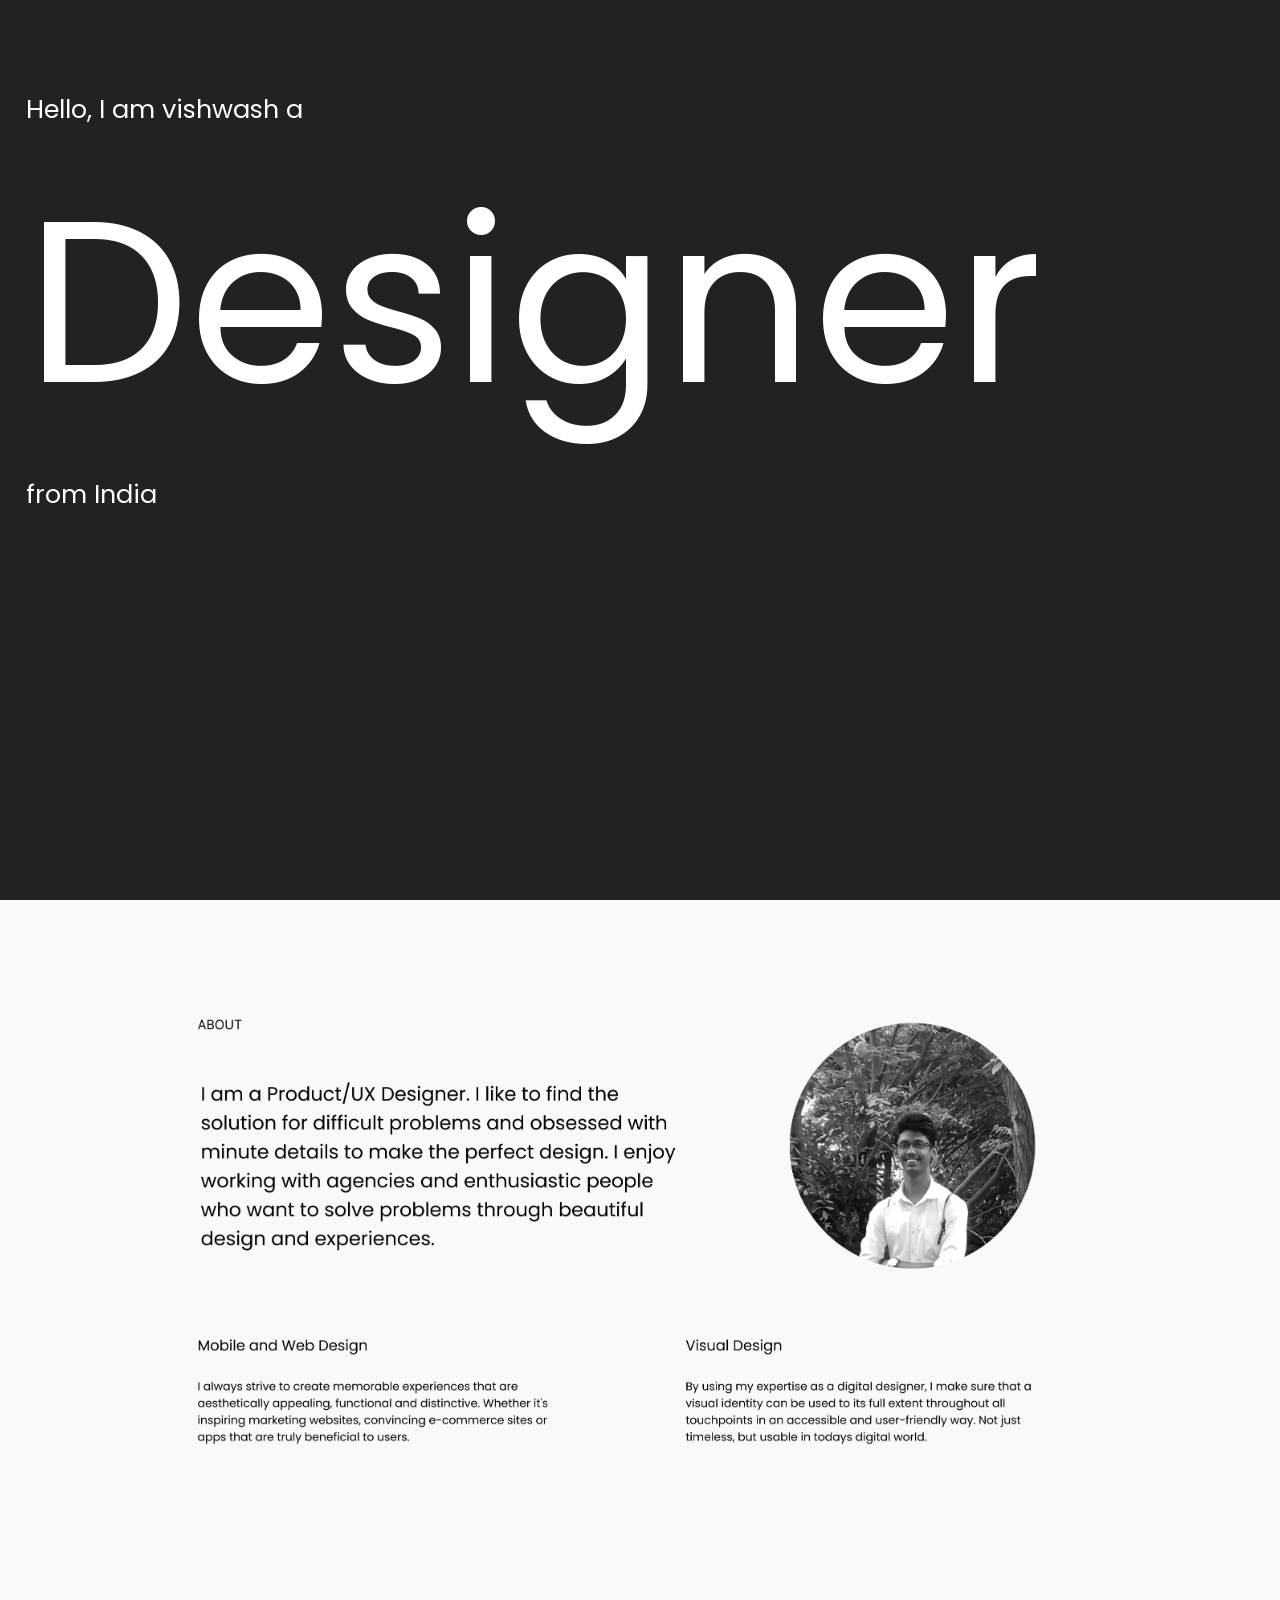
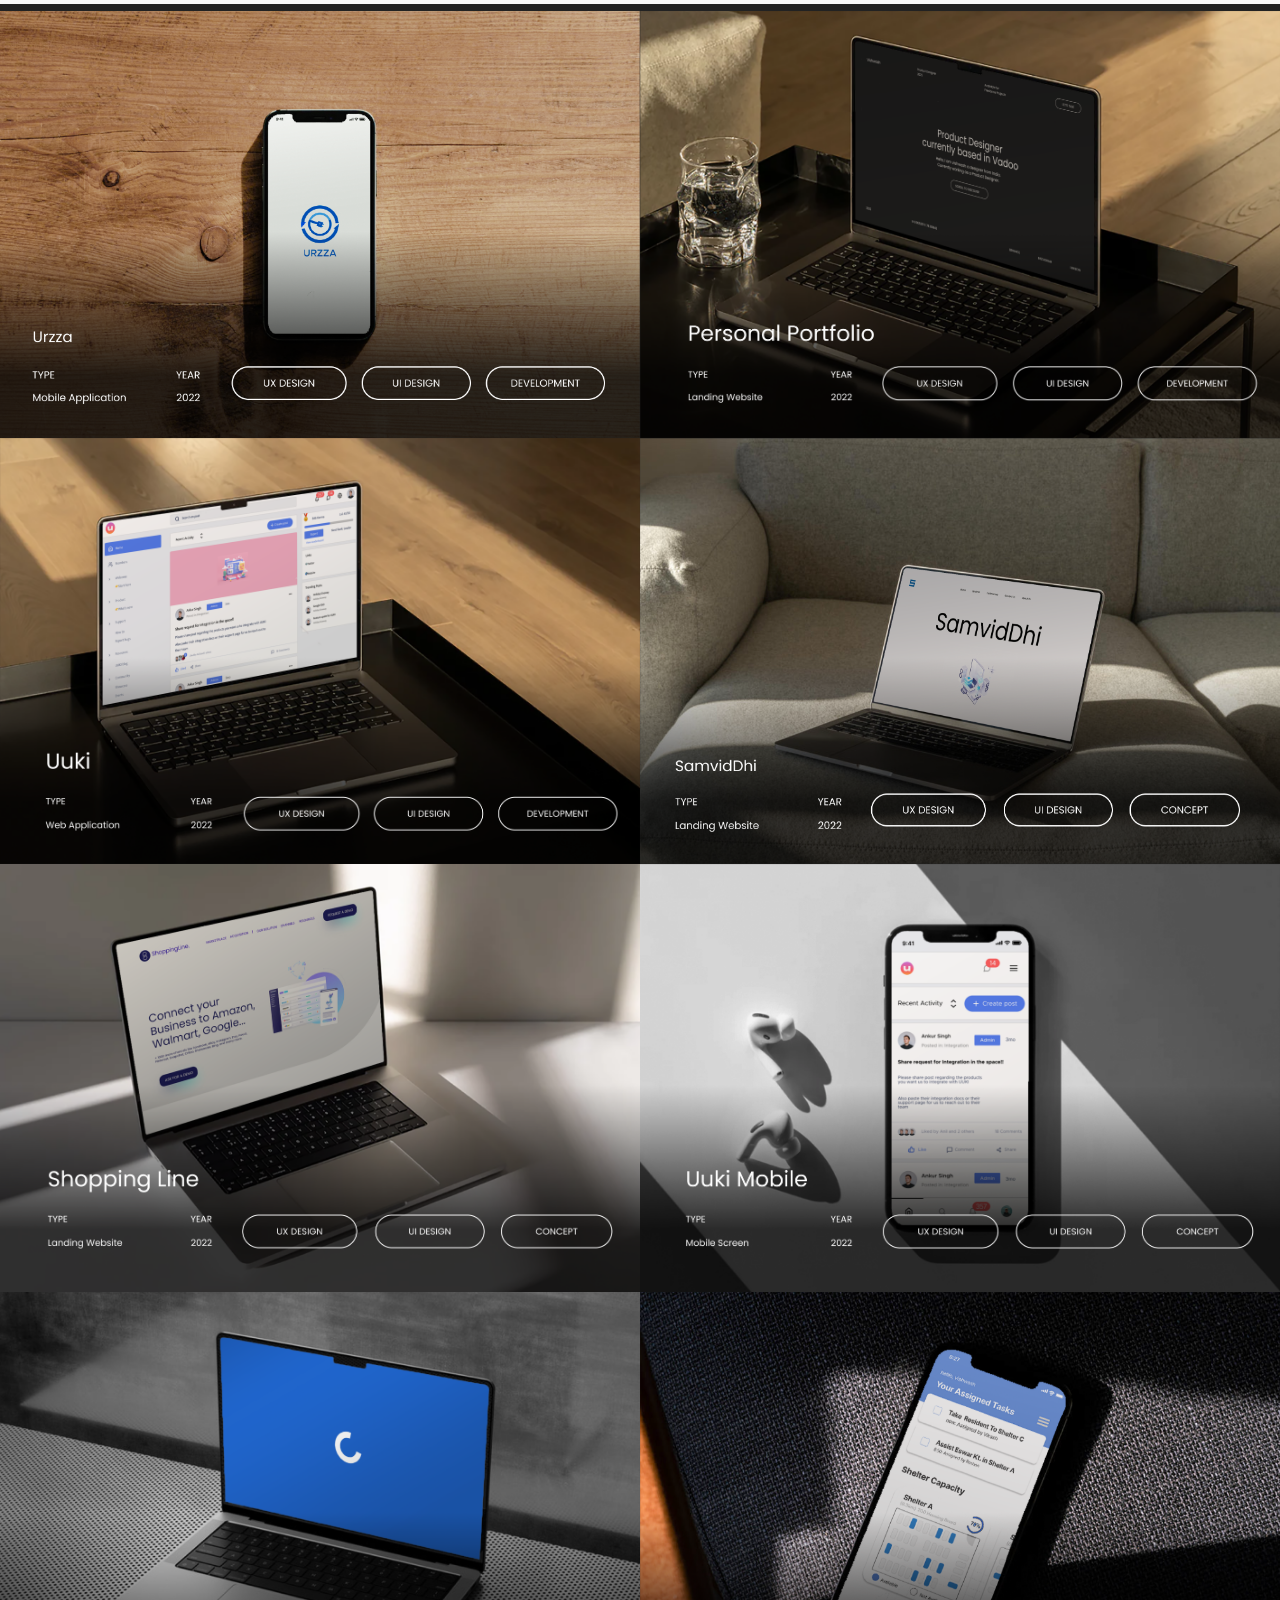
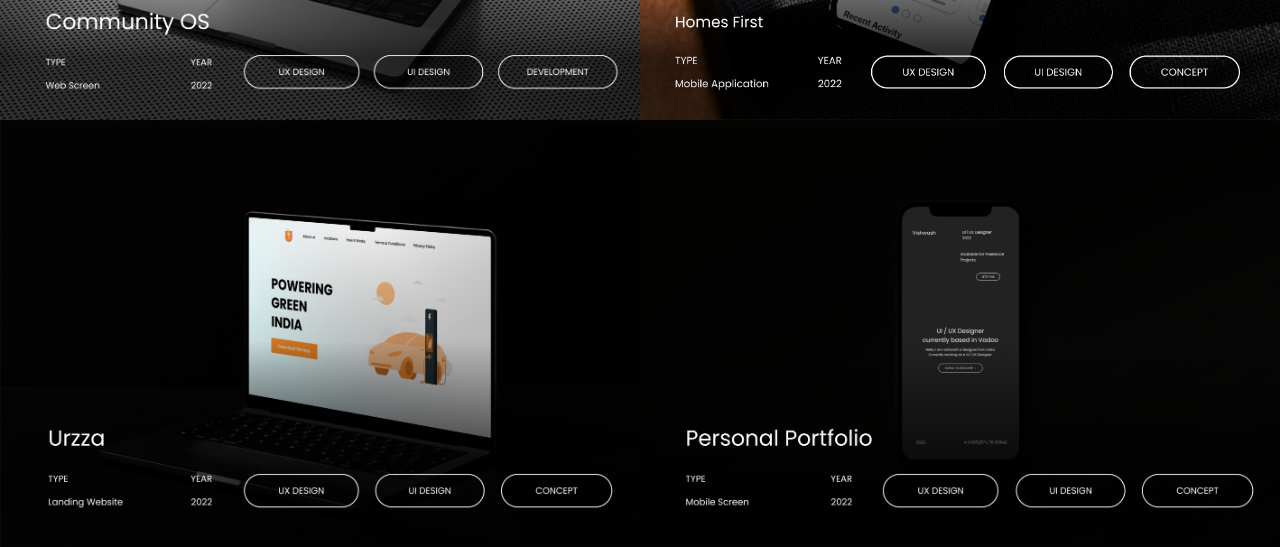
==== commit 536b79d2: "commit 50" ====
--- a/index.html
+++ b/index.html
@@ -15,44 +15,12 @@
     <link rel="stylesheet" href="style.css" />
   </head>
   <body>
-
+    <video autoplay muted loop id="myVideo">
+      <source src="back.mp4" type='video/mp4; codecs="avc1.4D401E, mp4a.40.2"'>
+    </video>
     <div class="first-screen">
-      <center>
-        <div class="top-nav">
-          <div class="vishwash">Vishwash</div>
-          <div class="top-nav-block"> 
-          <div class="Product-Designer-2022">UI | UX Designer<br/> 2022</div>
-          <div class="Avaliable-for-Freelance-Projects">
-            Avaliable for Freelance Projects
-          </div>
-          <div id="mail" class="lets-talk-button"><pre>LET'S TALK</pre></div>
-        </div>
-        </div>
-        <div class="Product-Designer">
-          UI / UX Designer <br/>currently based in Vadoo
-        </div>
-        <div class="Hello">
-          Hello, I am vishwash a designer from India. Currently working as a
-          UI / UX Designer.
-        </div>
-        
-        <div onclick="scrolldiv()" class="scroll-button">SCROLL TO DISCOVER &nbsp;&#8595;</div>
       
-      <div class="bottom-nav">
-      <div class="year">2022</div>
-      <div class="location">N 9.905257 E 78.130842</div>
-      <div class="social-total">
-      <div id="behance" class="social">
-        BEHANCE
-      </div>
-      <div class="social">
-        INSTAGRAM
-      </div>
-      <div id="linkedin" class="social">
-        LINKEDIN
-      </div>
-    </div>
-    </center>
+      <div class="p">Hello, I am vishwash a <div class="designer">Designer</div> from India</div>
     </div>
     <div class="second-screen"><img class="profile" src="profile.png" /><img class="profile-mobile" src="profile-mobile.png" /></div>
     </div>
--- a/style.css
+++ b/style.css
@@ -15,8 +15,28 @@
       height: 100%;
 }
 
-
-
+.designer{
+    font-size: 18vw;
+}
+
+.p{
+    width: 100vw;
+    font-size: 2vw;
+    padding-top: 10vh;
+    padding-left: 2vw;
+}
+
+#myVideo {
+    z-index: -1;
+    position: absolute;
+    top: 0;
+    min-width: 100vw;
+    min-height: 100vh;
+    filter: opacity(0.8);
+    background-color: #222222;
+
+  }
+  
 
 .profile{
     height: 100%;
@@ -48,7 +68,7 @@
     max-height: 100vh;
     width: 100vw;
     height: 100vh;
-    background-color: #222222;
+    background-color: transparent;
     animation: fadeIn 2.5s;
 }
 .vishwash{
@@ -172,8 +192,8 @@
 }
 
 .img:hover{
-    filter: brightness(120%);
-    scale: 0.98;
+    filter: brightness(105%);
+    scale: 0.97;
     cursor: pointer;
 }
 
@@ -354,12 +374,23 @@
         width: 100%;
     
     }
+
+    .designer{
+        font-size: 18vw;
+    }
+    
+    .p{
+        width: 100vw;
+        font-size: 4vw;
+        padding-top: 18vh;
+        padding-left: 4vw;
+    }
     .first-screen {
         max-width: 100vw;
         max-height: 100vh;
         width: 100vw;
         height: 100vh;
-        background-color: #222222;
+        background-color: transparent;
 
     }
     .vishwash{
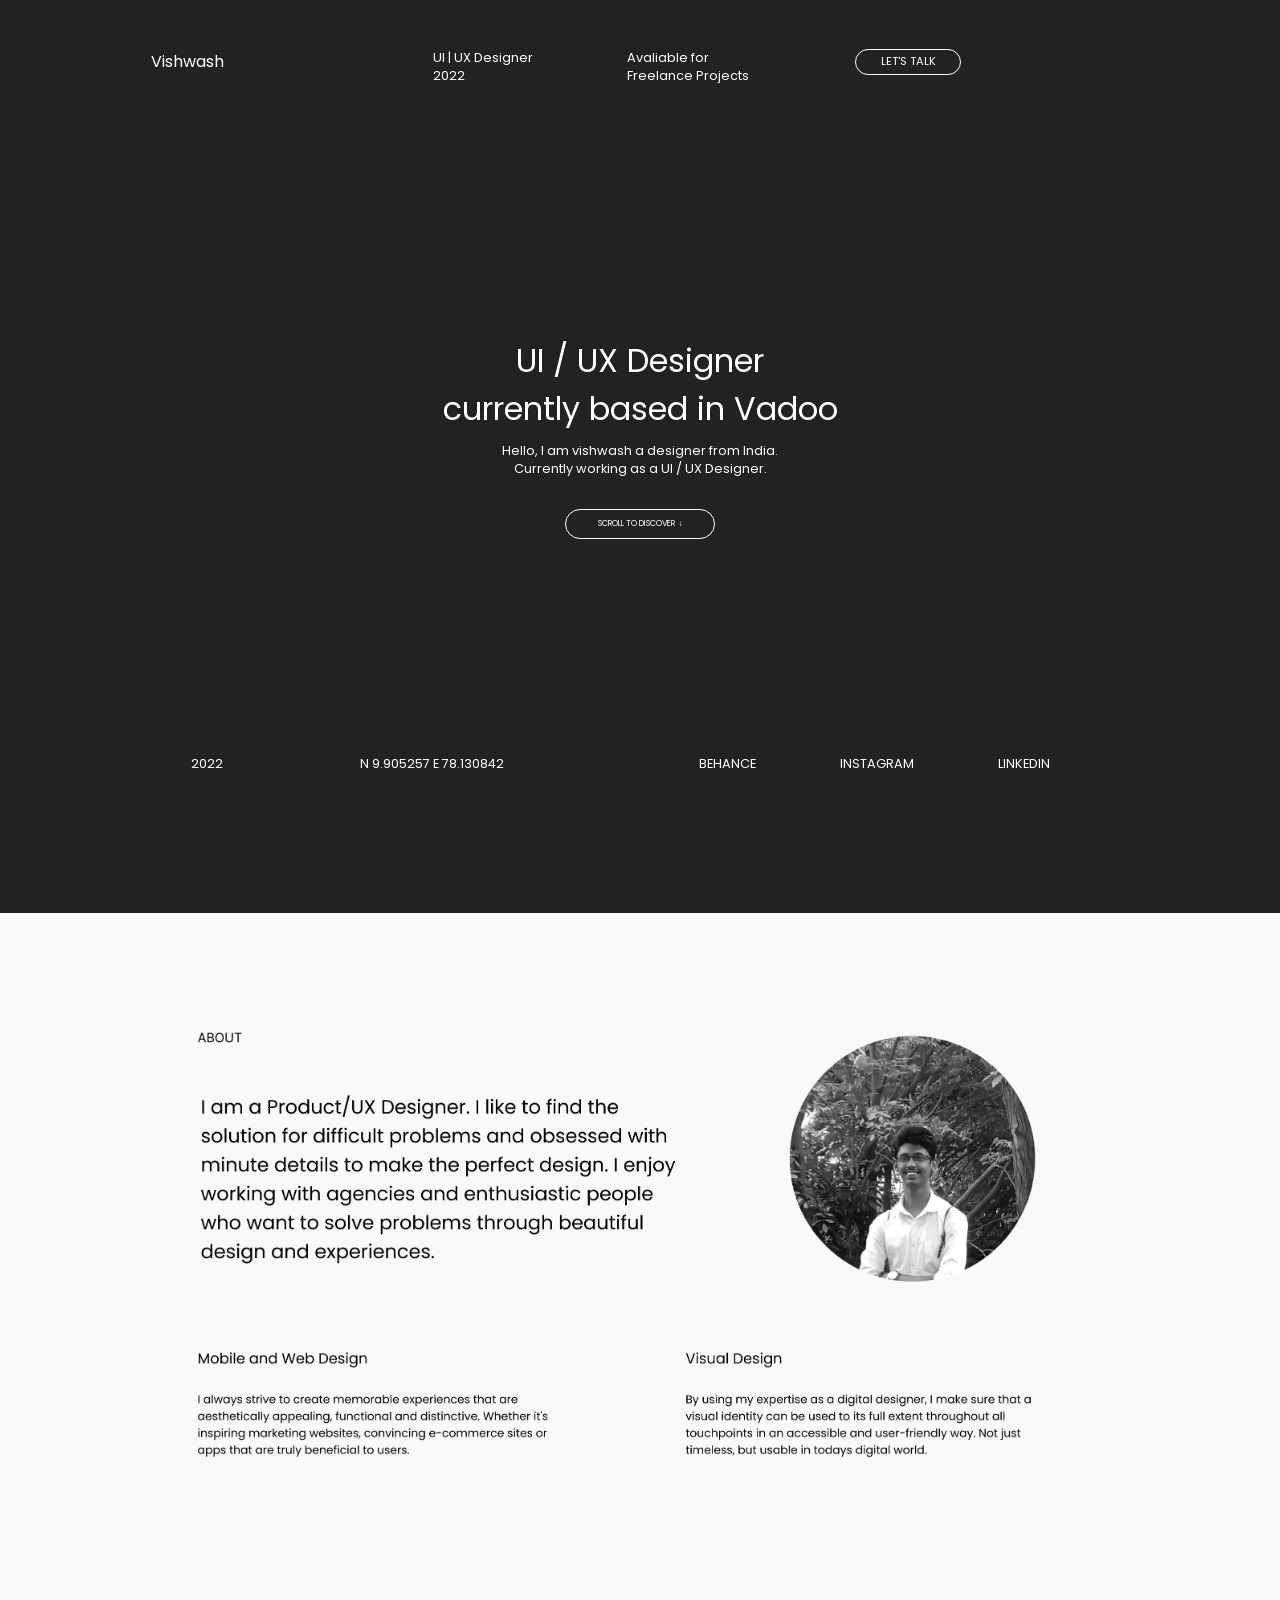
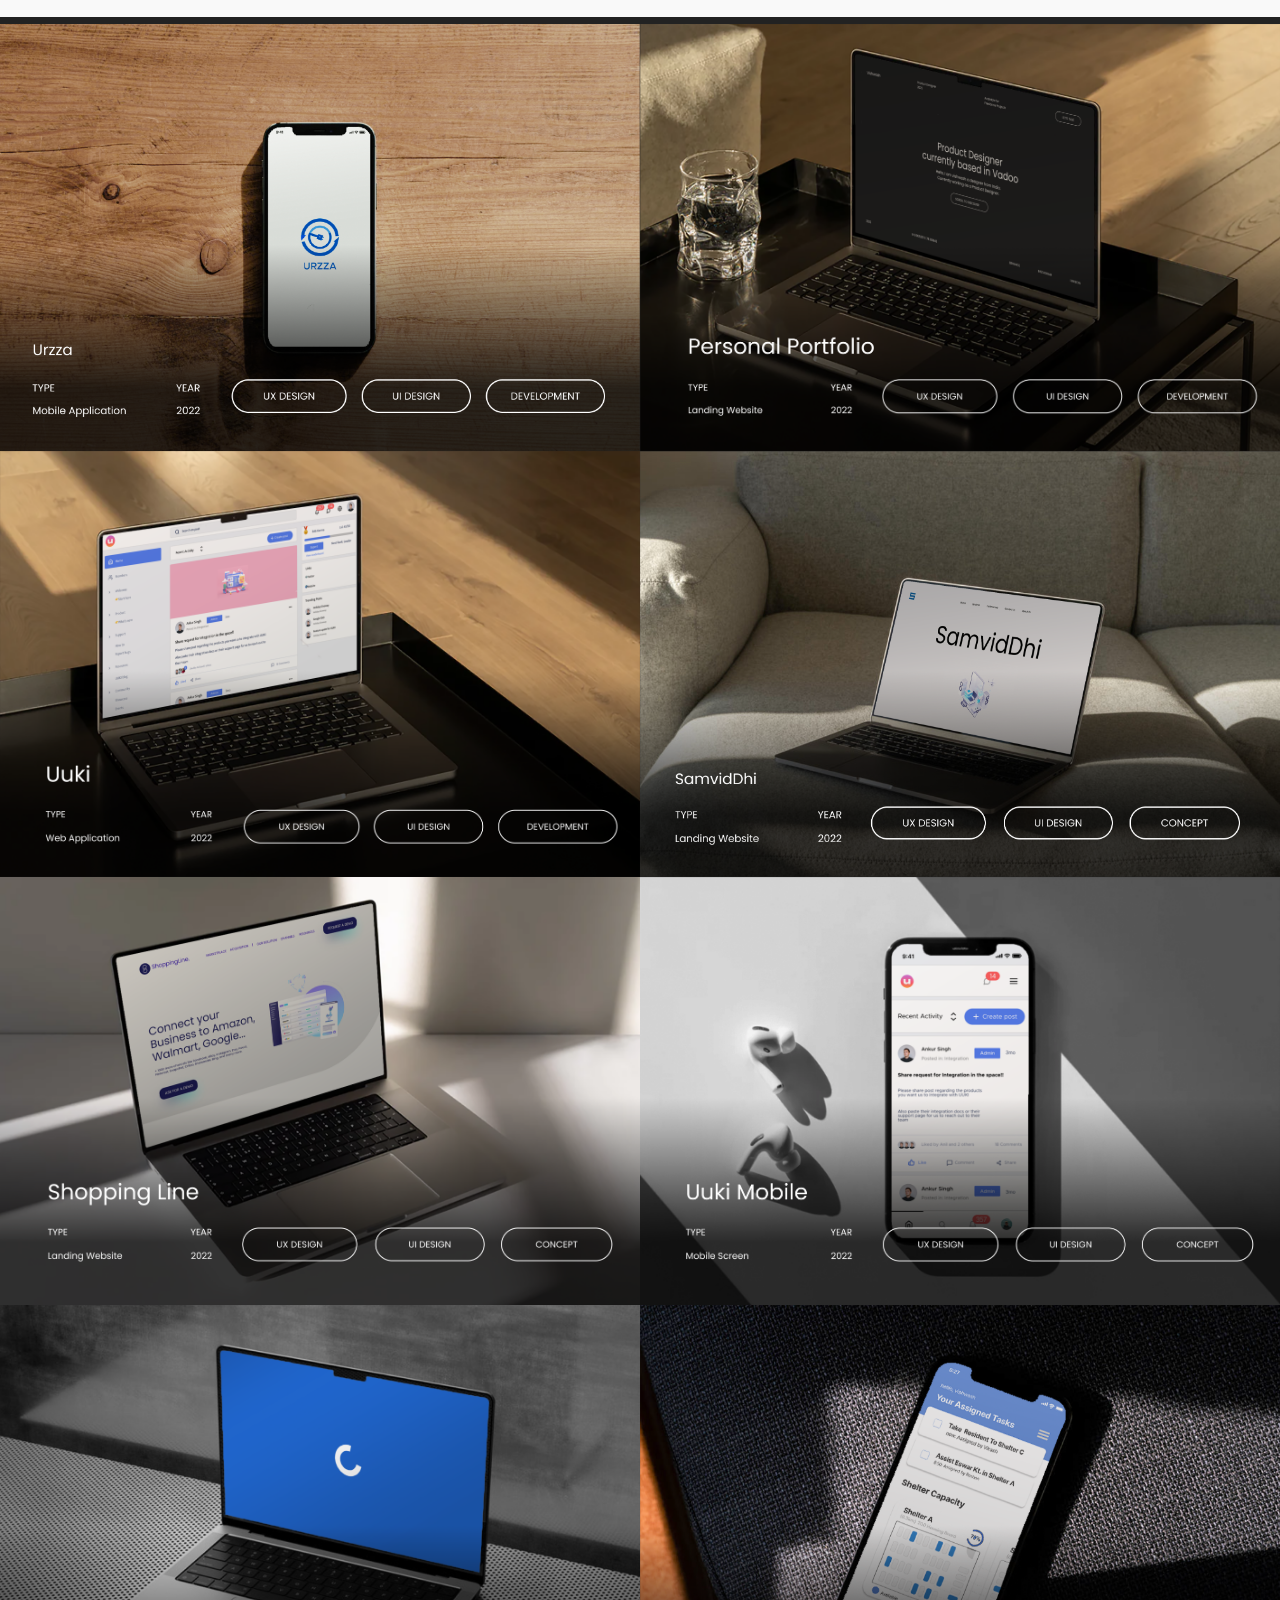
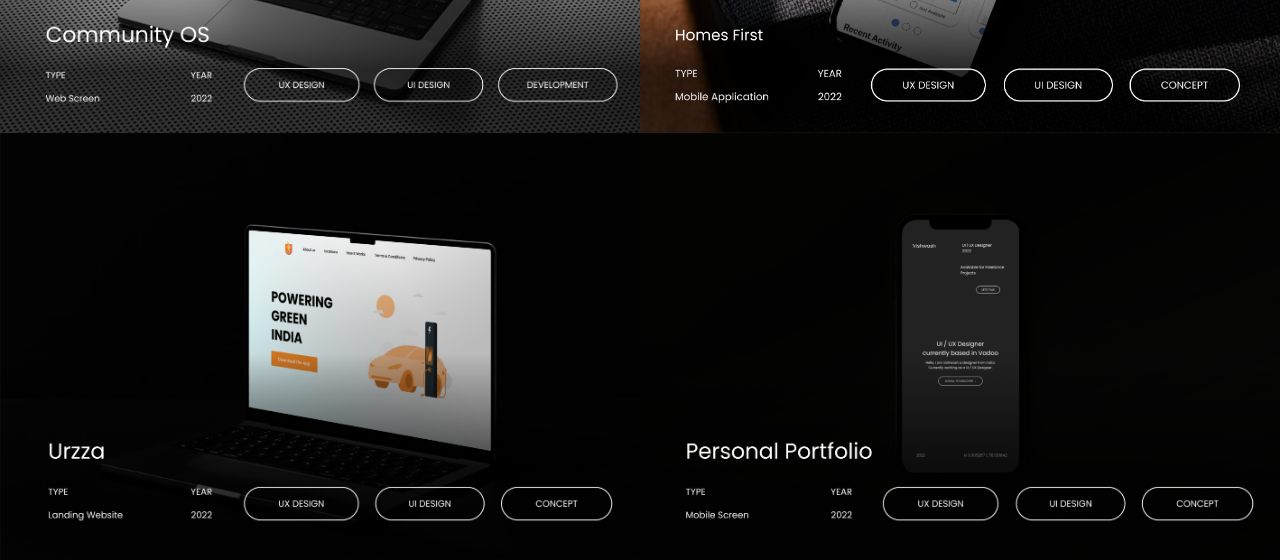
==== commit fed4fc14: "commit 51" ====
--- a/index.html
+++ b/index.html
@@ -15,12 +15,44 @@
     <link rel="stylesheet" href="style.css" />
   </head>
   <body>
-    <video autoplay muted loop id="myVideo">
-      <source src="back.mp4" type='video/mp4; codecs="avc1.4D401E, mp4a.40.2"'>
-    </video>
+
     <div class="first-screen">
+      <center>
+        <div class="top-nav">
+          <div class="vishwash">Vishwash</div>
+          <div class="top-nav-block"> 
+          <div class="Product-Designer-2022">UI | UX Designer<br/> 2022</div>
+          <div class="Avaliable-for-Freelance-Projects">
+            Avaliable for Freelance Projects
+          </div>
+          <div id="mail" class="lets-talk-button"><pre>LET'S TALK</pre></div>
+        </div>
+        </div>
+        <div class="Product-Designer">
+          UI / UX Designer <br/>currently based in Vadoo
+        </div>
+        <div class="Hello">
+          Hello, I am vishwash a designer from India. Currently working as a
+          UI / UX Designer.
+        </div>
+        
+        <div onclick="scrolldiv()" class="scroll-button">SCROLL TO DISCOVER &nbsp;&#8595;</div>
       
-      <div class="p">Hello, I am vishwash a <div class="designer">Designer</div> from India</div>
+      <div class="bottom-nav">
+      <div class="year">2022</div>
+      <div class="location">N 9.905257 E 78.130842</div>
+      <div class="social-total">
+      <div id="behance" class="social">
+        BEHANCE
+      </div>
+      <div class="social">
+        INSTAGRAM
+      </div>
+      <div id="linkedin" class="social">
+        LINKEDIN
+      </div>
+    </div>
+    </center>
     </div>
     <div class="second-screen"><img class="profile" src="profile.png" /><img class="profile-mobile" src="profile-mobile.png" /></div>
     </div>
--- a/style.css
+++ b/style.css
@@ -15,28 +15,8 @@
       height: 100%;
 }
 
-.designer{
-    font-size: 18vw;
-}
-
-.p{
-    width: 100vw;
-    font-size: 2vw;
-    padding-top: 10vh;
-    padding-left: 2vw;
-}
-
-#myVideo {
-    z-index: -1;
-    position: absolute;
-    top: 0;
-    min-width: 100vw;
-    min-height: 100vh;
-    filter: opacity(0.8);
-    background-color: #222222;
-
-  }
-  
+
+
 
 .profile{
     height: 100%;
@@ -61,30 +41,30 @@
 
 }
 .top-nav {
-    margin-left: -20%;
+    margin-left: -35%;
 }
 .first-screen {
     max-width: 100vw;
     max-height: 100vh;
     width: 100vw;
     height: 100vh;
-    background-color: transparent;
+    background-color: #222222;
     animation: fadeIn 2.5s;
 }
 .vishwash{
-    margin: 4vh 10% 0 0%;
+    margin: 4vh 16% 0 0%;
     font-size: 120% !important;
 }
 
 .Product-Designer-2022 {
-    margin: 4vh 16%;
+    margin: 4vh 35%;
     min-width: 130px;
     font-size: 90%;
     text-align: left;
 }
 
 .Avaliable-for-Freelance-Projects {
-    margin: 4vh 20%;
+    margin: 4vh 35%;
     min-width: 150px;
     font-size: 90%;
     text-align: left;
@@ -374,23 +354,12 @@
         width: 100%;
     
     }
-
-    .designer{
-        font-size: 18vw;
-    }
-    
-    .p{
-        width: 100vw;
-        font-size: 4vw;
-        padding-top: 18vh;
-        padding-left: 4vw;
-    }
     .first-screen {
         max-width: 100vw;
         max-height: 100vh;
         width: 100vw;
         height: 100vh;
-        background-color: transparent;
+        background-color: #222222;
 
     }
     .vishwash{
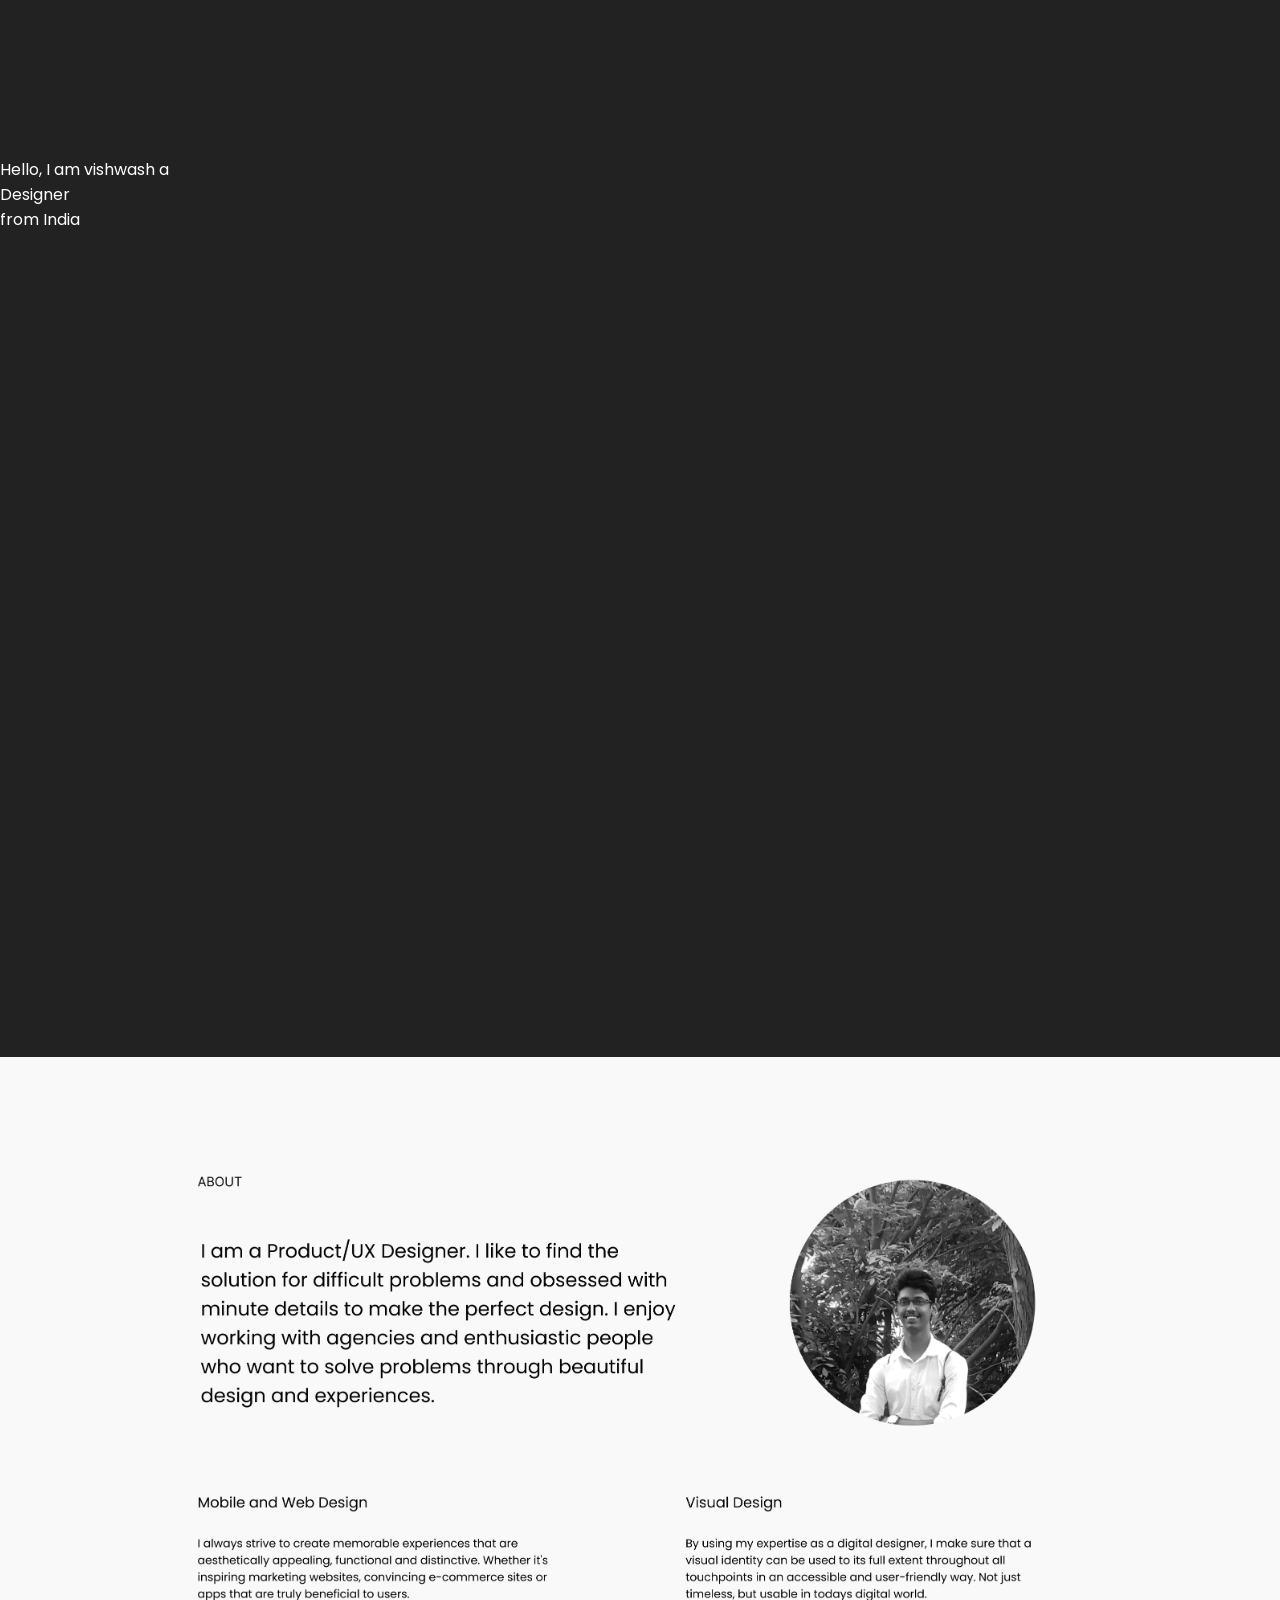
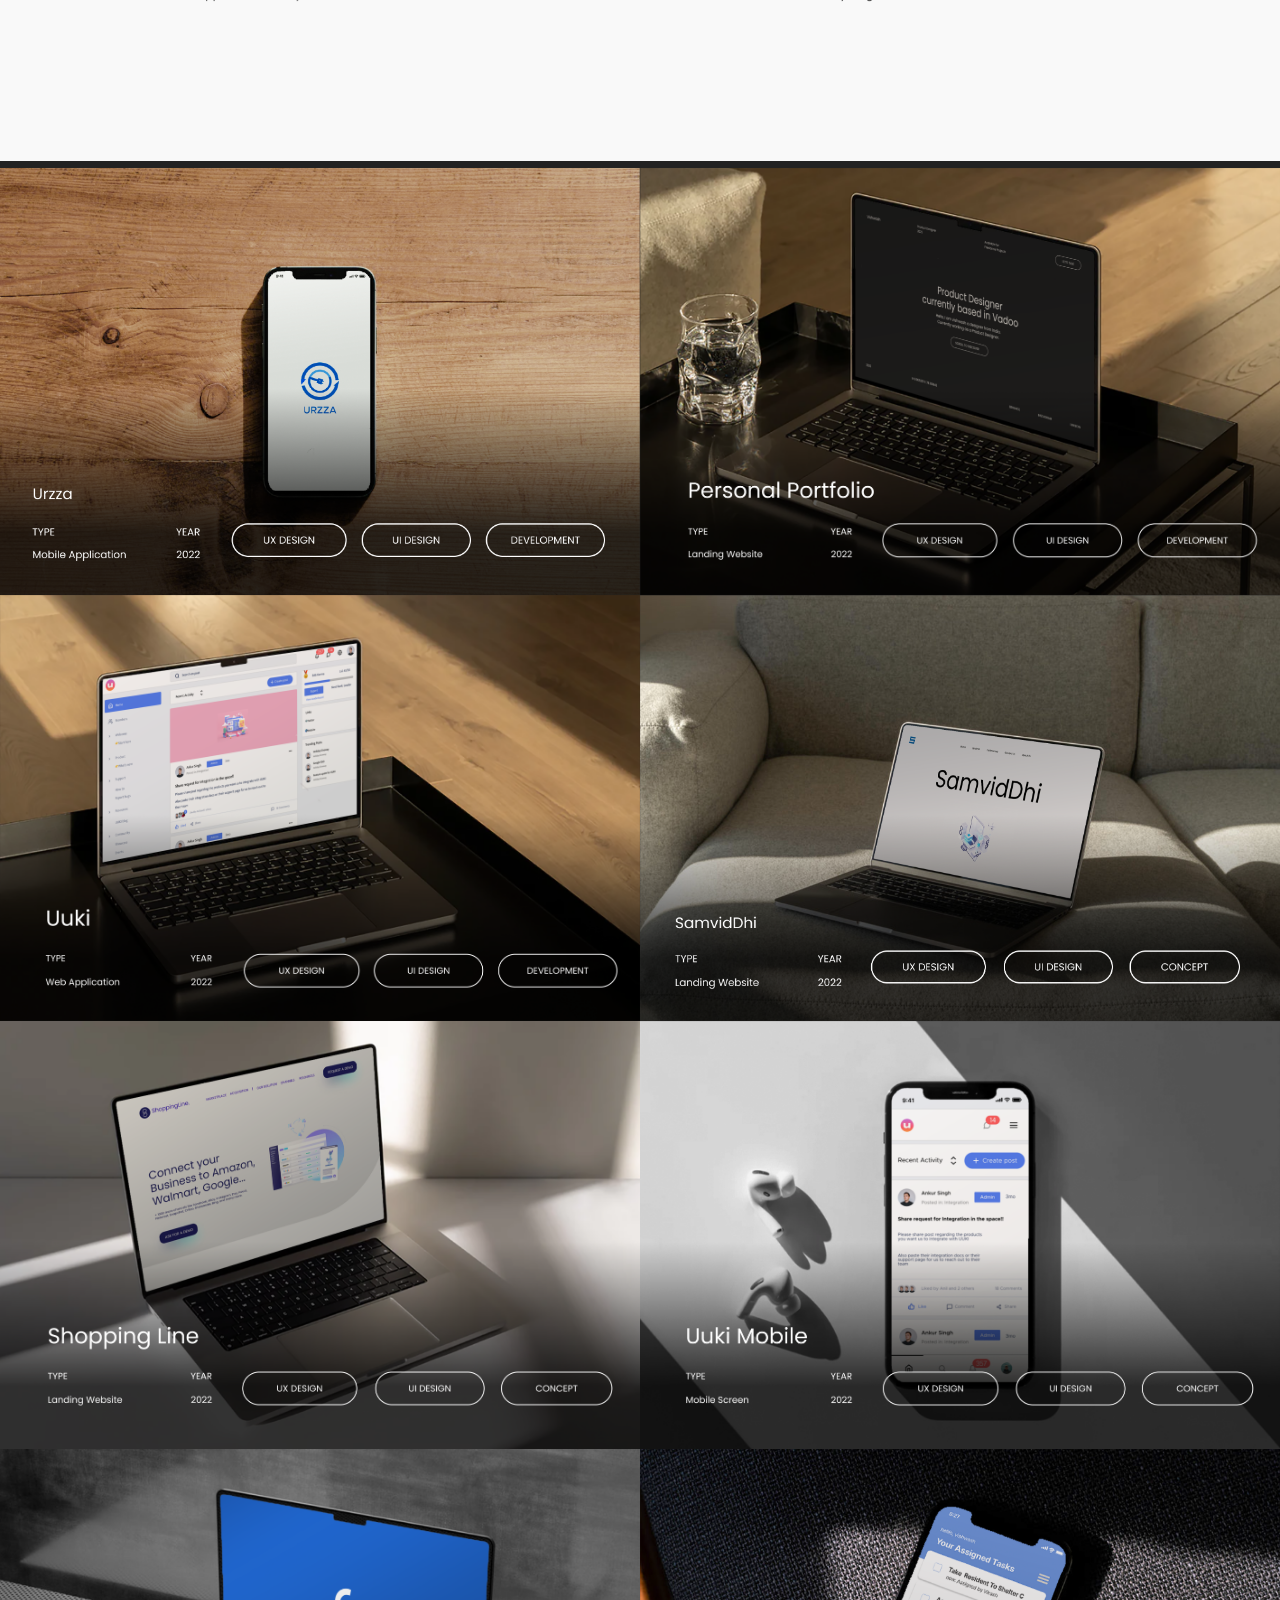
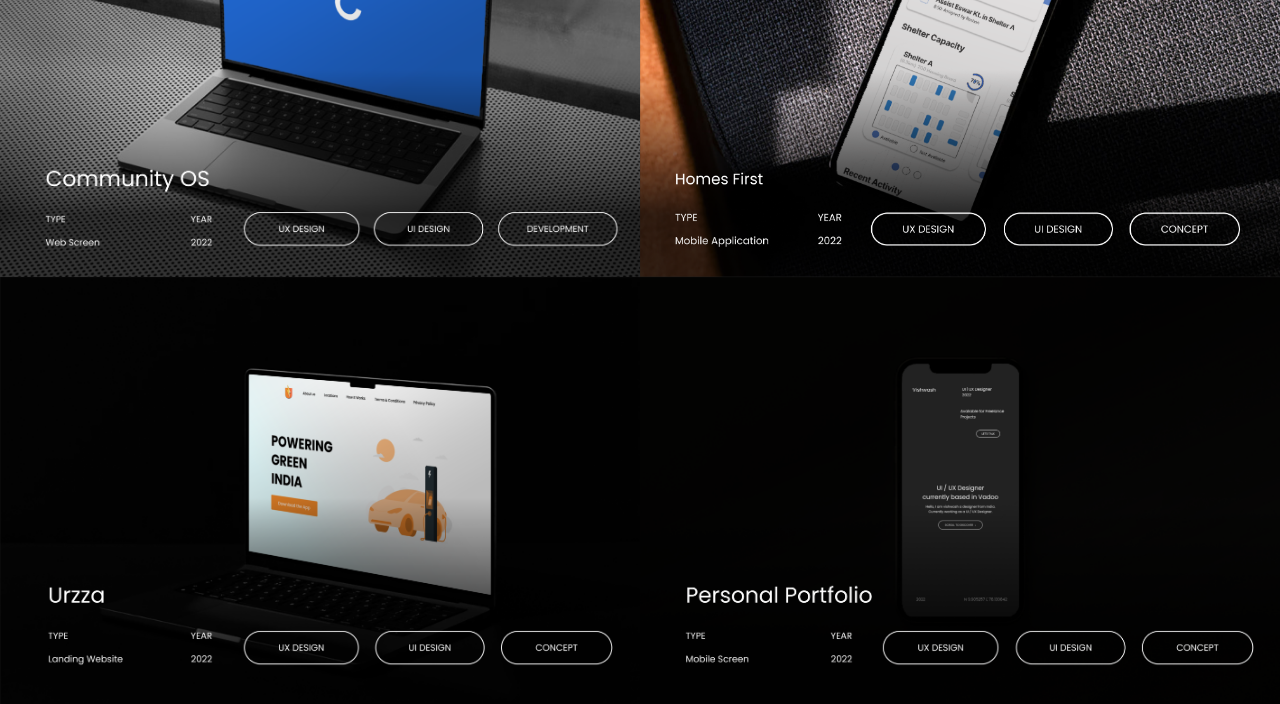
==== commit 268a3835: "commit 52" ====
--- a/index.html
+++ b/index.html
@@ -15,44 +15,12 @@
     <link rel="stylesheet" href="style.css" />
   </head>
   <body>
-
+    <video autoplay muted loop id="myVideo">
+      <source src="back.mp4" type='video/mp4; codecs="avc1.4D401E, mp4a.40.2"'>
+    </video>
     <div class="first-screen">
-      <center>
-        <div class="top-nav">
-          <div class="vishwash">Vishwash</div>
-          <div class="top-nav-block"> 
-          <div class="Product-Designer-2022">UI | UX Designer<br/> 2022</div>
-          <div class="Avaliable-for-Freelance-Projects">
-            Avaliable for Freelance Projects
-          </div>
-          <div id="mail" class="lets-talk-button"><pre>LET'S TALK</pre></div>
-        </div>
-        </div>
-        <div class="Product-Designer">
-          UI / UX Designer <br/>currently based in Vadoo
-        </div>
-        <div class="Hello">
-          Hello, I am vishwash a designer from India. Currently working as a
-          UI / UX Designer.
-        </div>
-        
-        <div onclick="scrolldiv()" class="scroll-button">SCROLL TO DISCOVER &nbsp;&#8595;</div>
       
-      <div class="bottom-nav">
-      <div class="year">2022</div>
-      <div class="location">N 9.905257 E 78.130842</div>
-      <div class="social-total">
-      <div id="behance" class="social">
-        BEHANCE
-      </div>
-      <div class="social">
-        INSTAGRAM
-      </div>
-      <div id="linkedin" class="social">
-        LINKEDIN
-      </div>
-    </div>
-    </center>
+      <div class="p">Hello, I am vishwash a <div class="designer">Designer</div> from India</div>
     </div>
     <div class="second-screen"><img class="profile" src="profile.png" /><img class="profile-mobile" src="profile-mobile.png" /></div>
     </div>
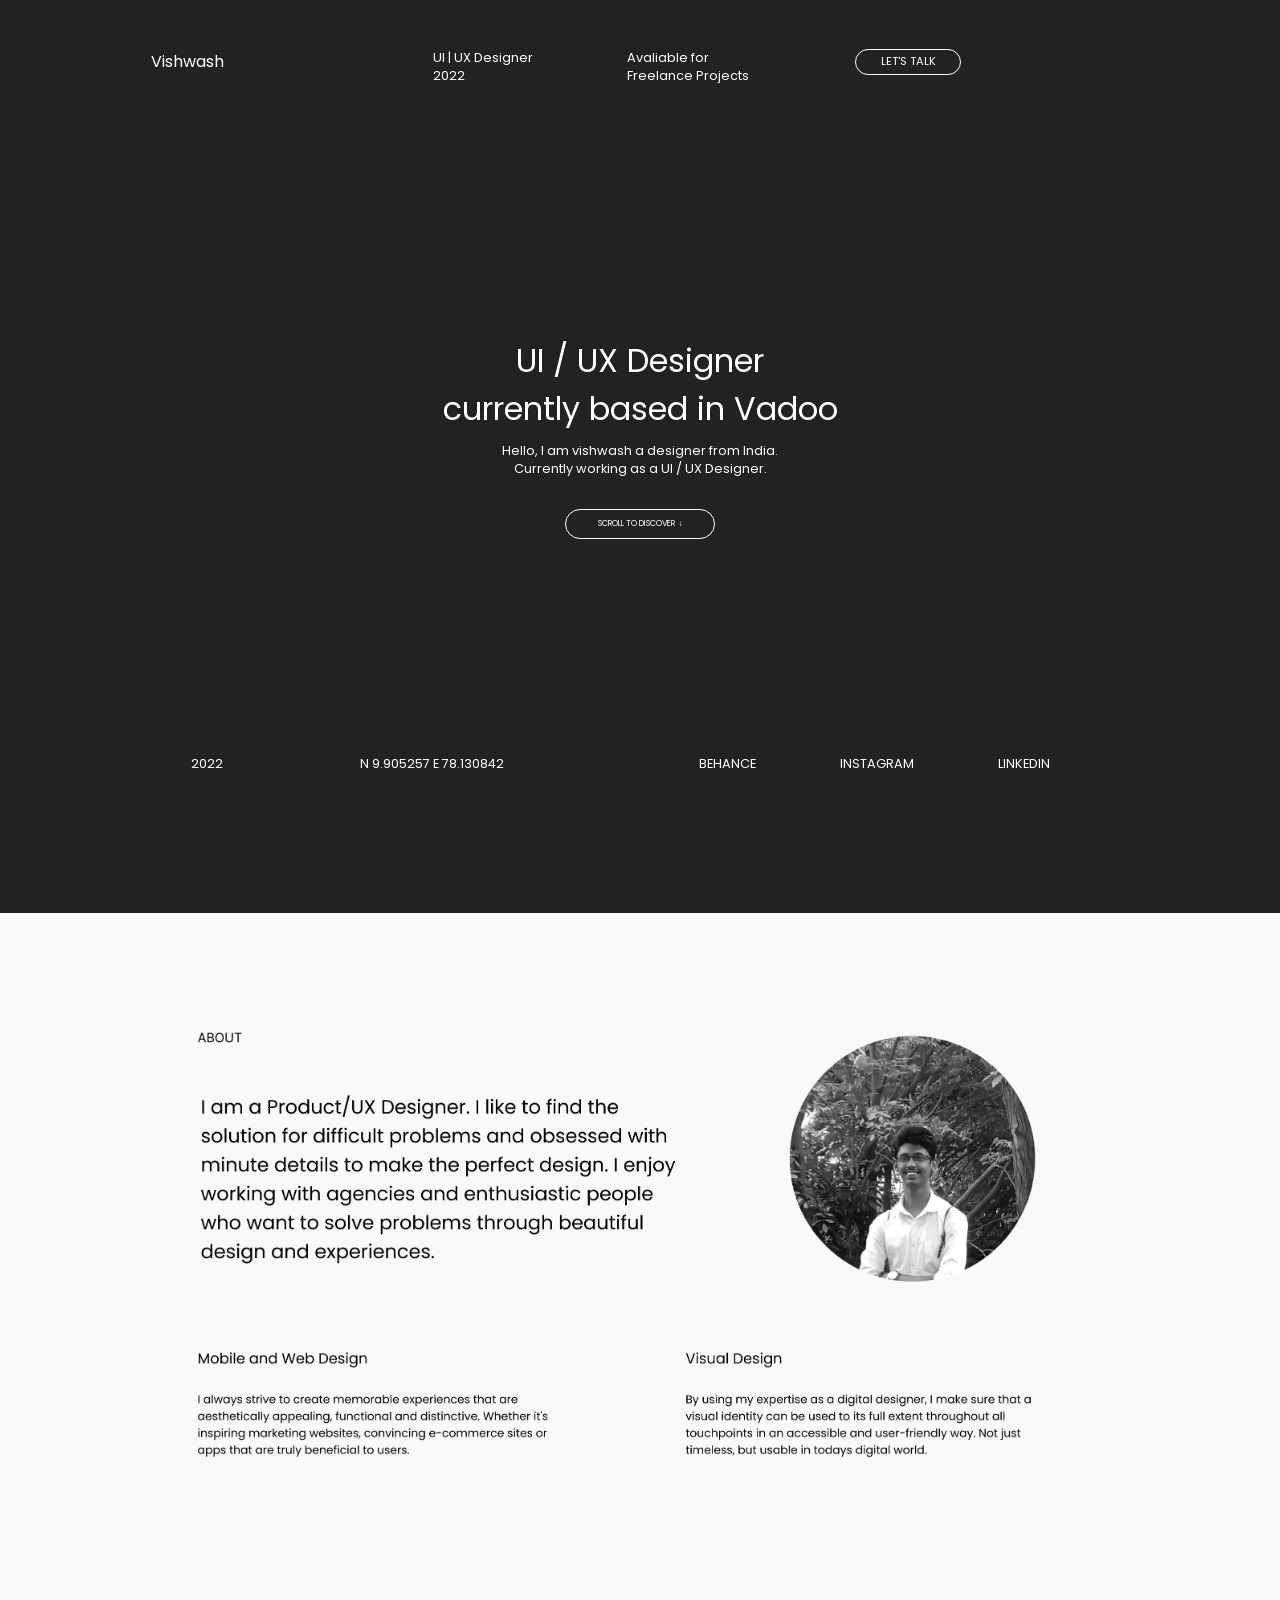
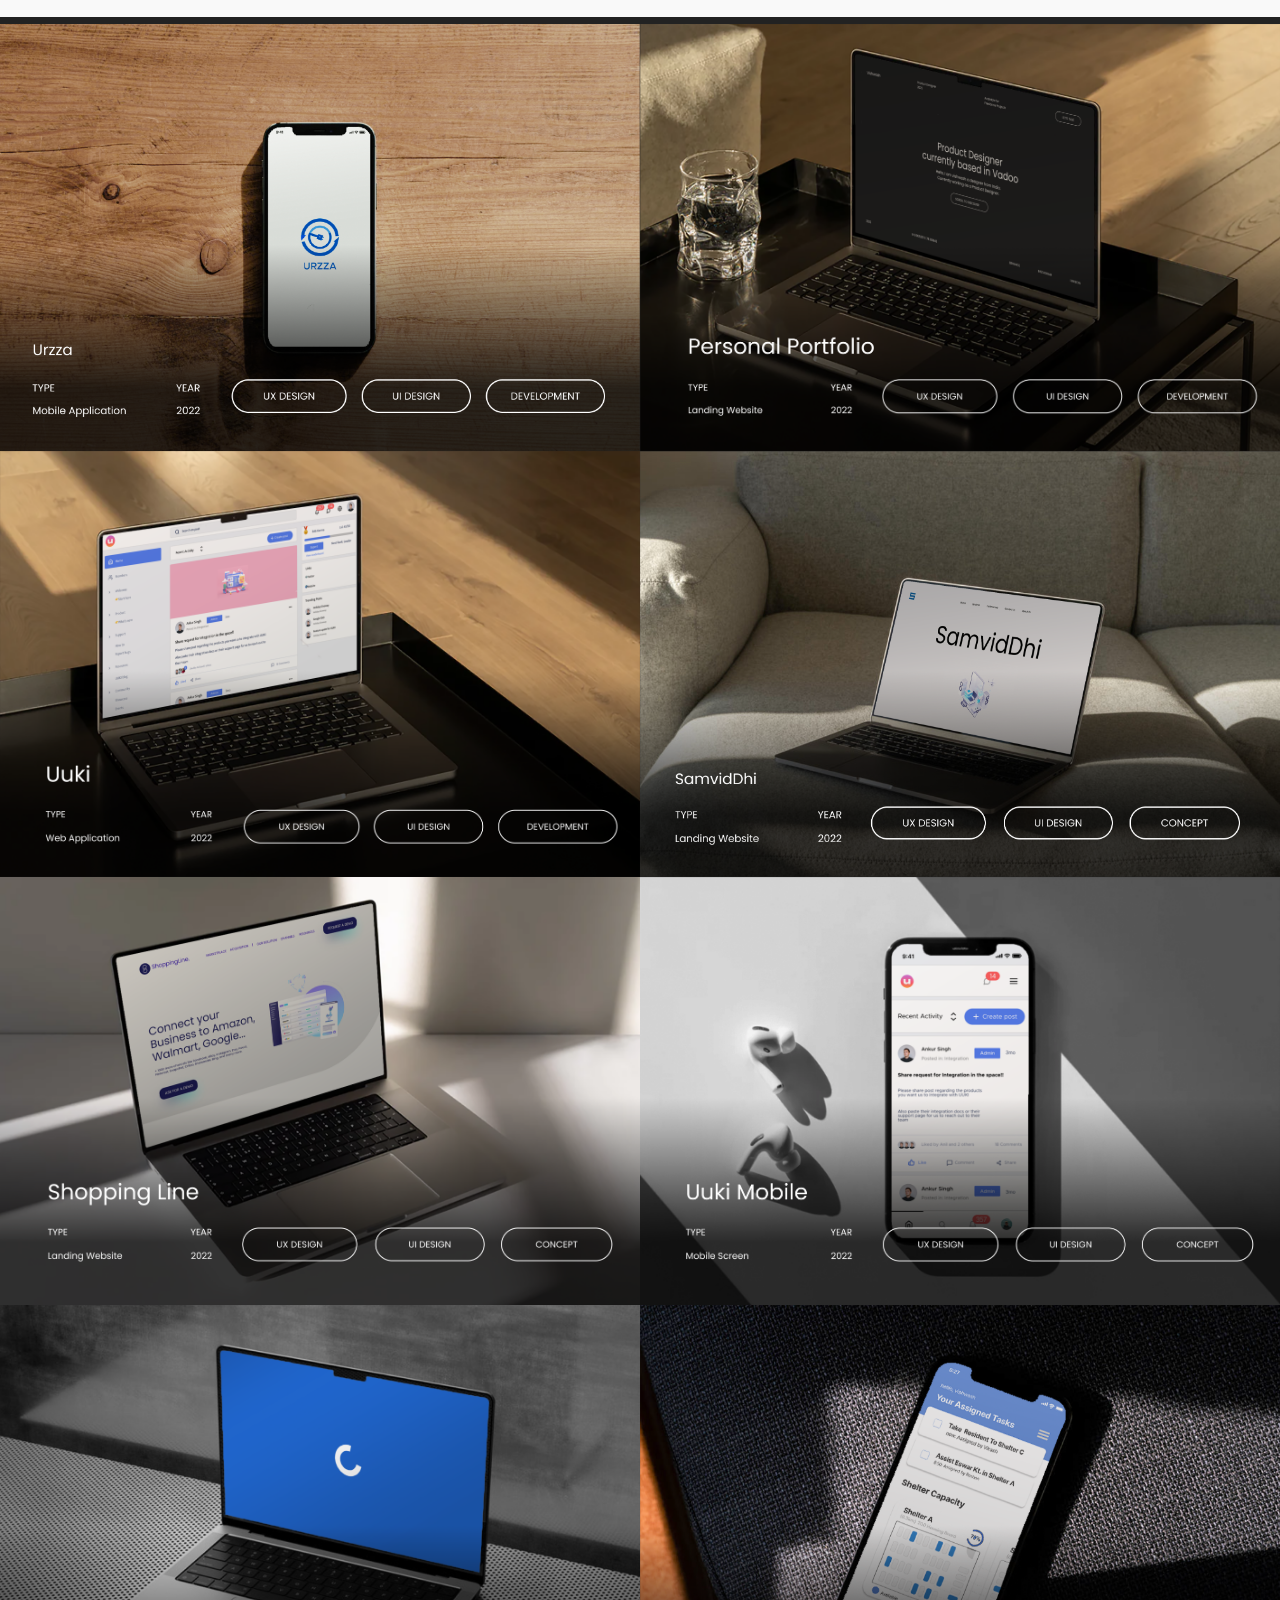
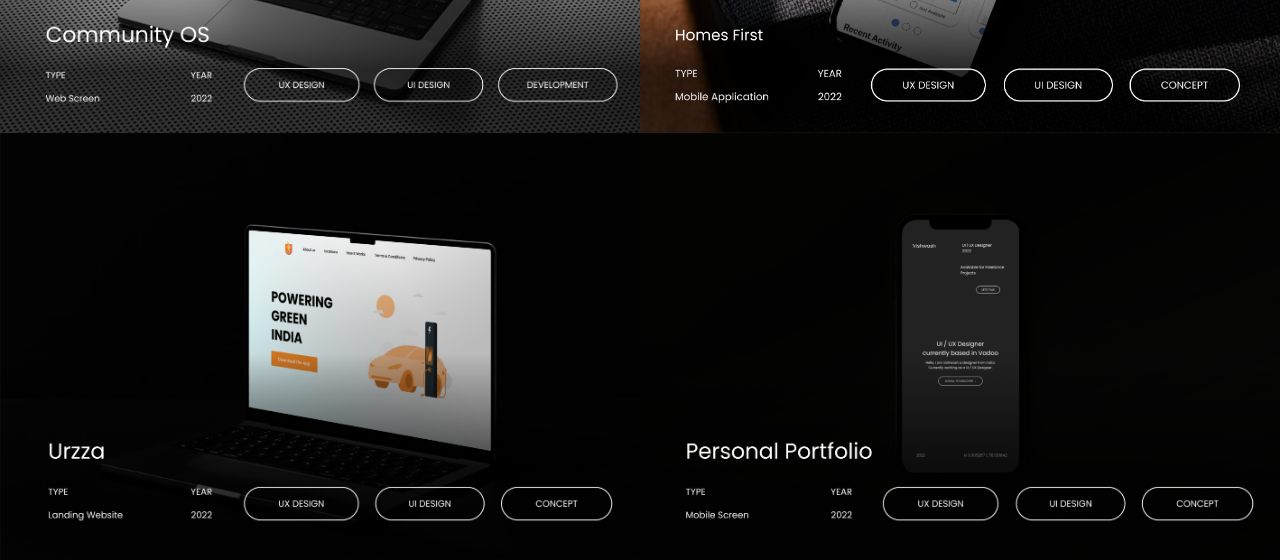
==== commit 691f4039: "commit 53" ====
--- a/index.html
+++ b/index.html
@@ -15,12 +15,44 @@
     <link rel="stylesheet" href="style.css" />
   </head>
   <body>
-    <video autoplay muted loop id="myVideo">
-      <source src="back.mp4" type='video/mp4; codecs="avc1.4D401E, mp4a.40.2"'>
-    </video>
+
     <div class="first-screen">
+      <center>
+        <div class="top-nav">
+          <div class="vishwash">Vishwash</div>
+          <div class="top-nav-block"> 
+          <div class="Product-Designer-2022">UI | UX Designer<br/> 2022</div>
+          <div class="Avaliable-for-Freelance-Projects">
+            Avaliable for Freelance Projects
+          </div>
+          <div id="mail" class="lets-talk-button"><pre>LET'S TALK</pre></div>
+        </div>
+        </div>
+        <div class="Product-Designer">
+          UI / UX Designer <br/>currently based in Vadoo
+        </div>
+        <div class="Hello">
+          Hello, I am vishwash a designer from India. Currently working as a
+          UI / UX Designer.
+        </div>
+        
+        <div onclick="scrolldiv()" class="scroll-button">SCROLL TO DISCOVER &nbsp;&#8595;</div>
       
-      <div class="p">Hello, I am vishwash a <div class="designer">Designer</div> from India</div>
+      <div class="bottom-nav">
+      <div class="year">2022</div>
+      <div class="location">N 9.905257 E 78.130842</div>
+      <div class="social-total">
+      <div id="behance" class="social">
+        BEHANCE
+      </div>
+      <div class="social">
+        INSTAGRAM
+      </div>
+      <div id="linkedin" class="social">
+        LINKEDIN
+      </div>
+    </div>
+    </center>
     </div>
     <div class="second-screen"><img class="profile" src="profile.png" /><img class="profile-mobile" src="profile-mobile.png" /></div>
     </div>
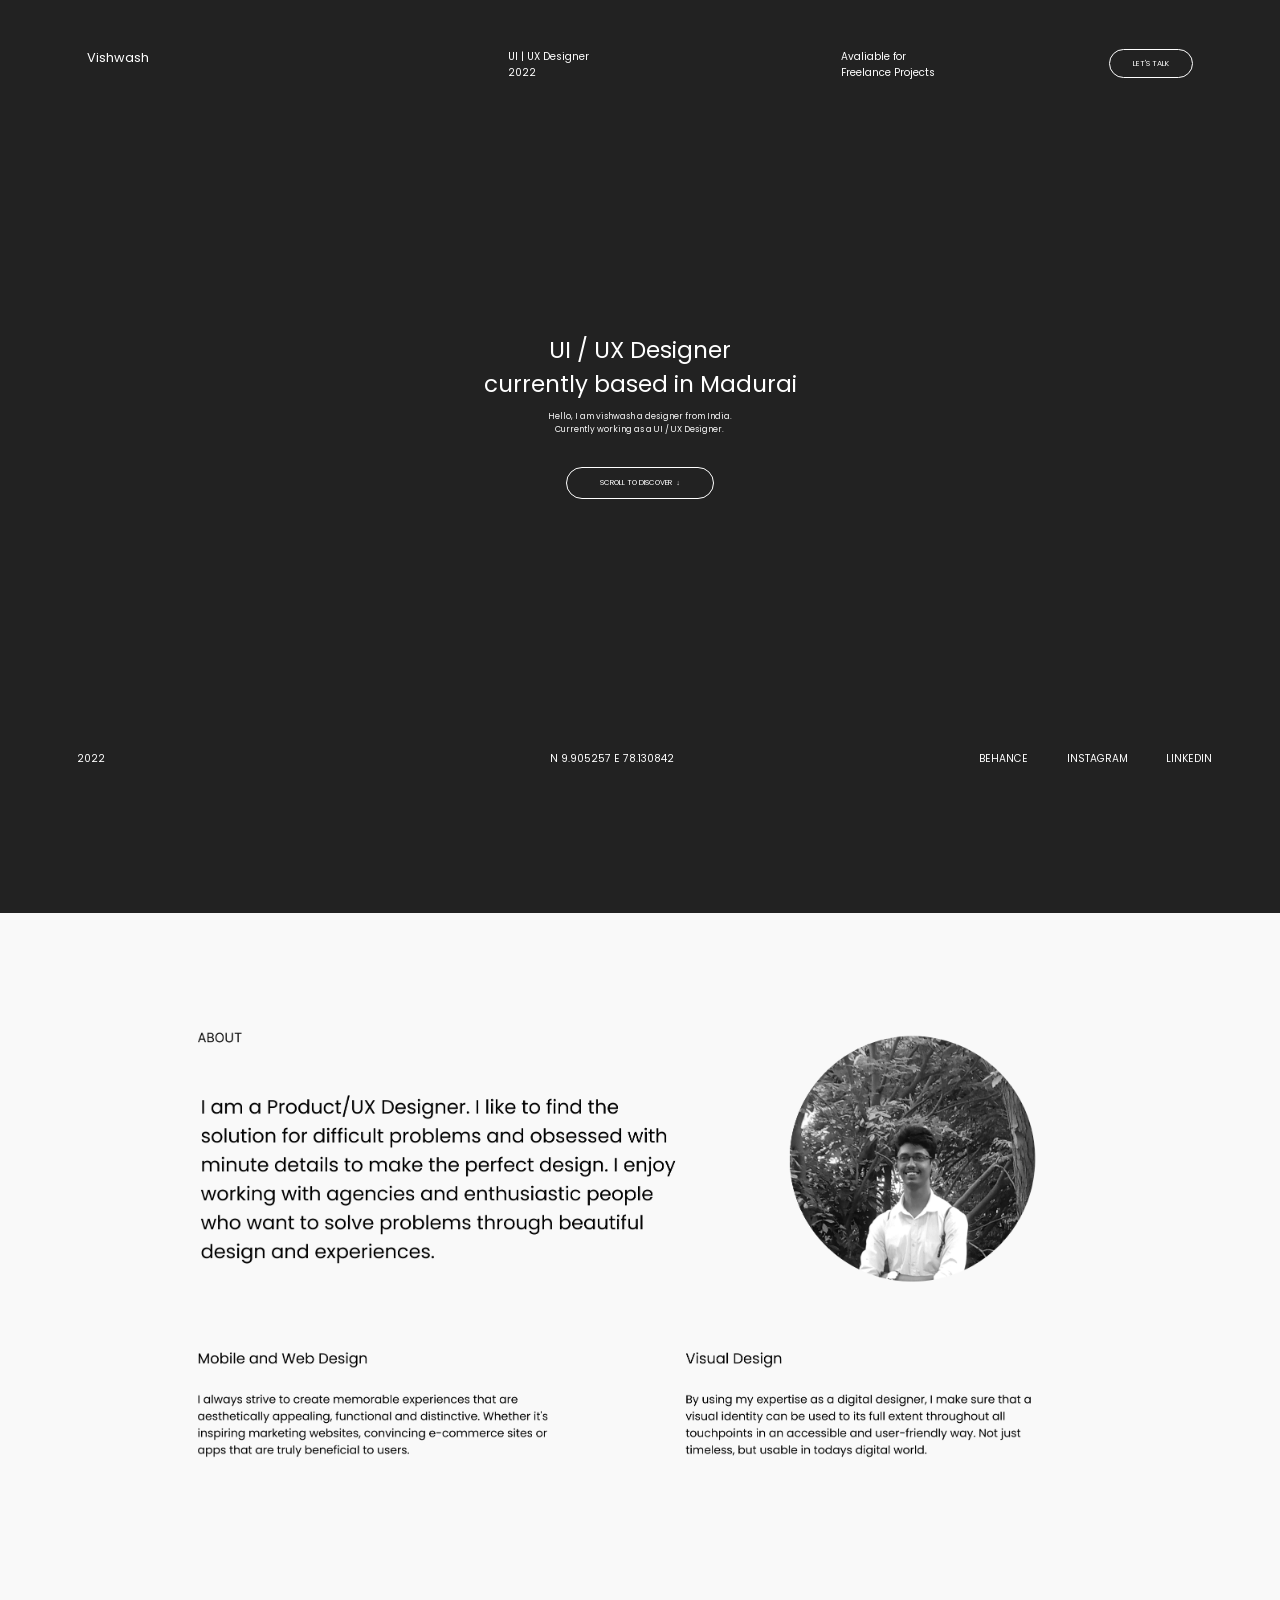
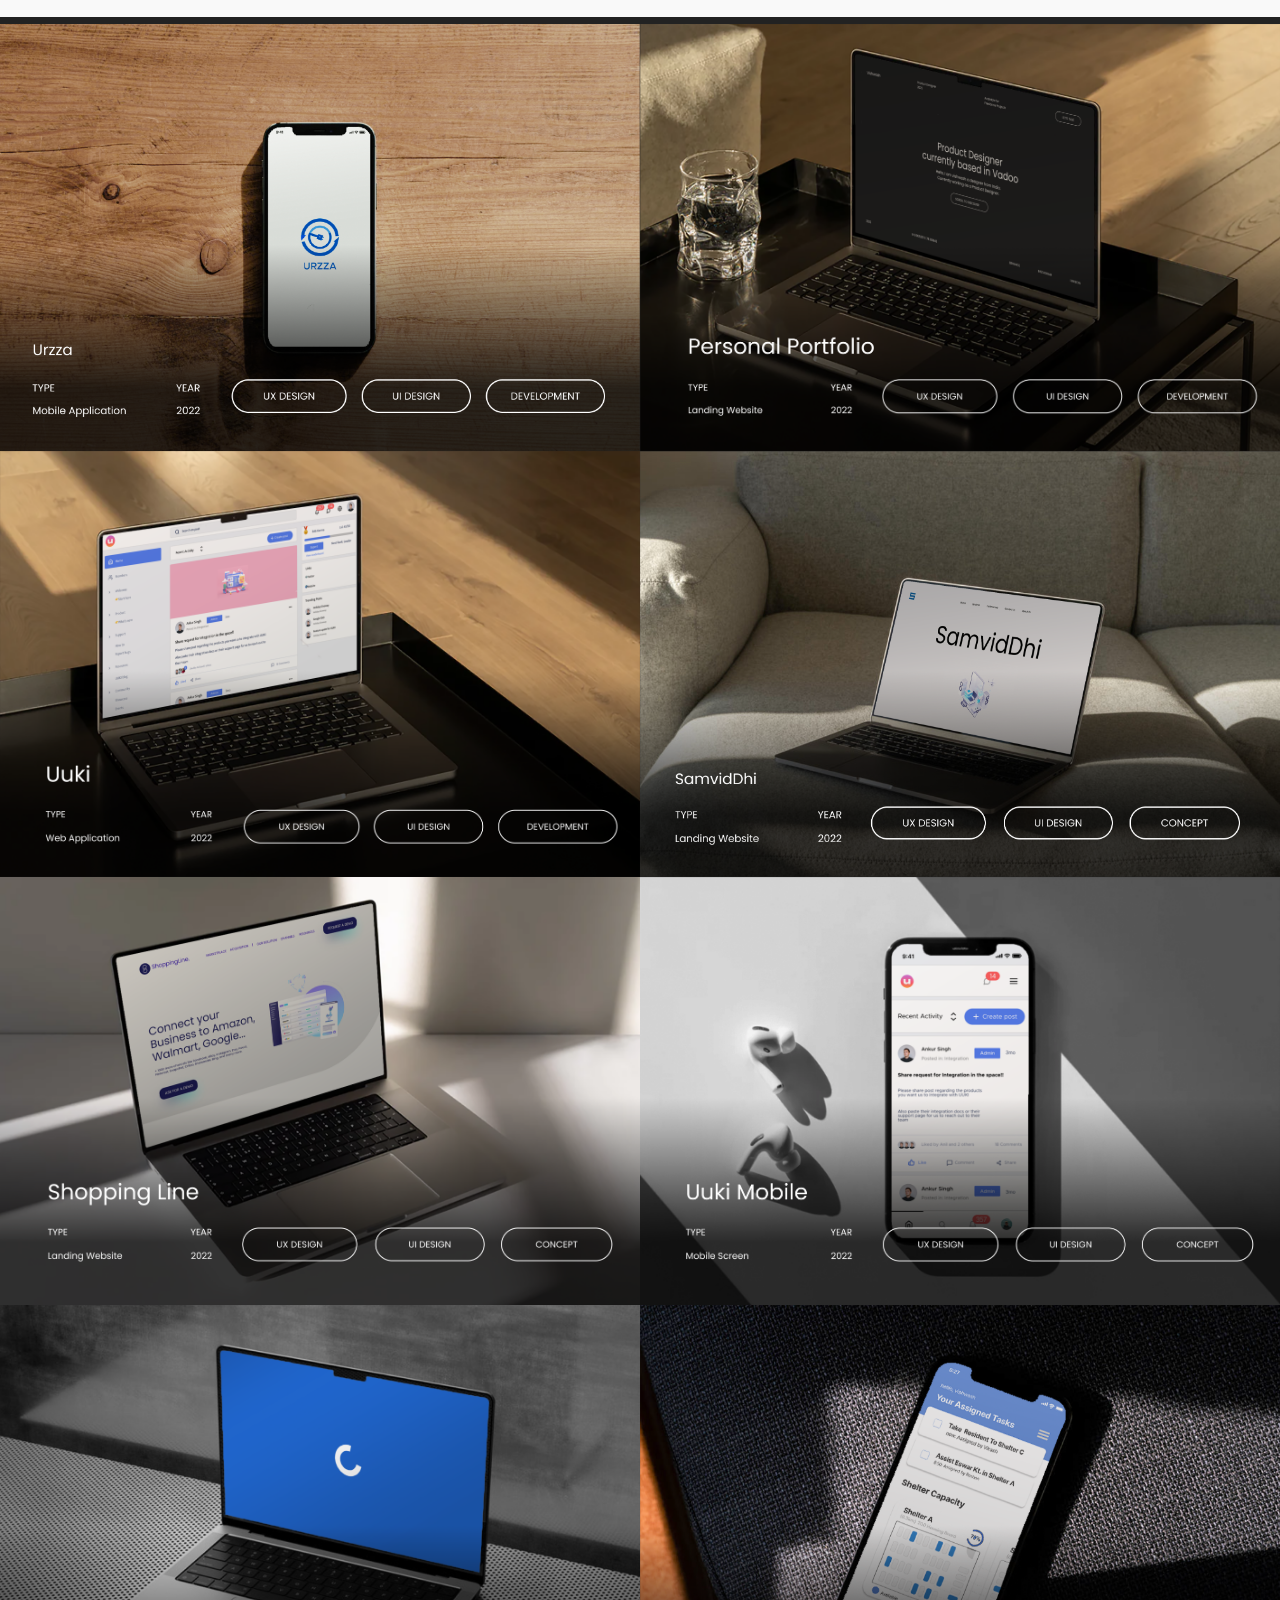
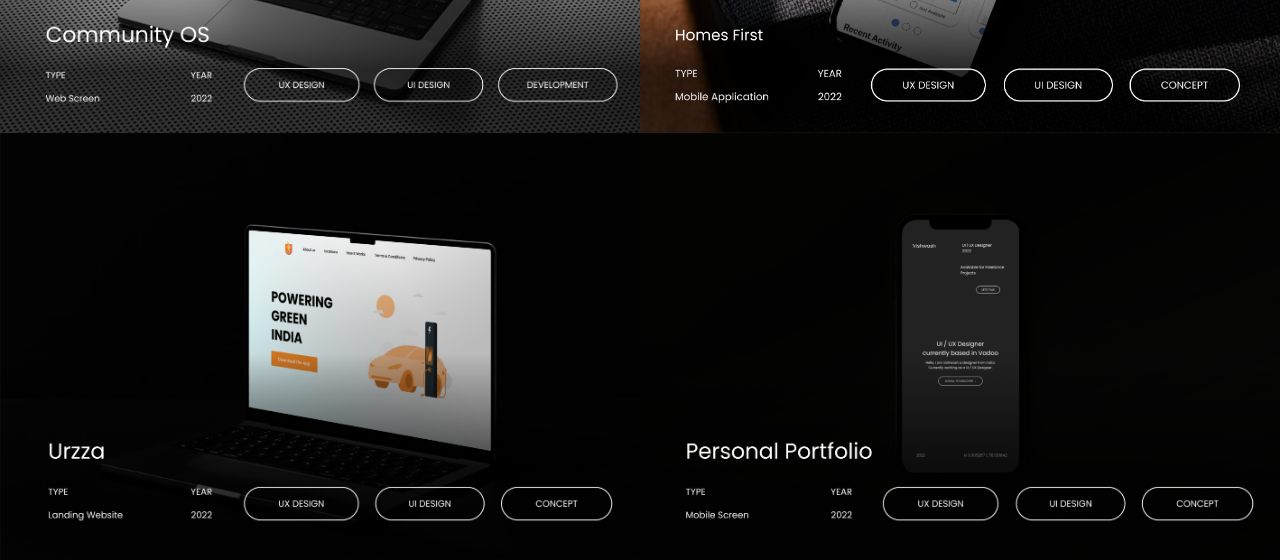
==== commit ab3e7661: "commit 54" ====
--- a/index.html
+++ b/index.html
@@ -23,20 +23,20 @@
           <div class="top-nav-block"> 
           <div class="Product-Designer-2022">UI | UX Designer<br/> 2022</div>
           <div class="Avaliable-for-Freelance-Projects">
-            Avaliable for Freelance Projects
+            Avaliable for <br/>Freelance Projects
           </div>
           <div id="mail" class="lets-talk-button"><pre>LET'S TALK</pre></div>
         </div>
         </div>
         <div class="Product-Designer">
-          UI / UX Designer <br/>currently based in Vadoo
+          UI / UX Designer <br/>currently based in Madurai
         </div>
         <div class="Hello">
           Hello, I am vishwash a designer from India. Currently working as a
           UI / UX Designer.
         </div>
         
-        <div onclick="scrolldiv()" class="scroll-button">SCROLL TO DISCOVER &nbsp;&#8595;</div>
+        <div onclick="scrolldiv()" class="scroll-button"><pre>SCROLL TO DISCOVER &nbsp;&#8595;</pre></div>
       
       <div class="bottom-nav">
       <div class="year">2022</div>
--- a/style.css
+++ b/style.css
@@ -37,11 +37,11 @@
     display: flex;
     margin-top: 1%;
     justify-content: center;
-    width: 90%;
+    width: 100vw;
 
 }
 .top-nav {
-    margin-left: -35%;
+    margin-bottom: 24vh;
 }
 .first-screen {
     max-width: 100vw;
@@ -52,32 +52,32 @@
     animation: fadeIn 2.5s;
 }
 .vishwash{
-    margin: 4vh 16% 0 0%;
-    font-size: 120% !important;
+    margin: 4vh 18vw 0 0%;
+    font-size: 1vw !important;
 }
 
 .Product-Designer-2022 {
-    margin: 4vh 35%;
-    min-width: 130px;
-    font-size: 90%;
+    margin: 4vh 10vw;
+    min-width: 8vw;
+    font-size: 0.8vw;
     text-align: left;
 }
 
 .Avaliable-for-Freelance-Projects {
-    margin: 4vh 35%;
-    min-width: 150px;
-    font-size: 90%;
+    margin: 4vh 8vw;
+    min-width: 8vw;
+    font-size: 0.8vw;
     text-align: left;
 }
 
 .lets-talk-button {
-    margin: 4vh 0 0 8%;
-    font-size: 70%;
+    margin: 4vh 0 0 5vw;
+    font-size: 0.6vw;
     border: 1px solid white;
     border-radius: 50px;
-    width: 200px;
-    height: 30px;
-    padding: 6px 5% 5px 5%;
+    width: 6.5vw;
+    height: 3.3vh;
+    padding: 6px 2vw 5px 2vw;
     cursor: pointer;
     display: flex;
     justify-content: center;
@@ -94,15 +94,15 @@
 }
 
 .Product-Designer {
-    font-size: 200%;
-    width: 420px;
+    font-size: 1.8vw;
+    width: 100vw;
     text-align: center;
-    margin-top: 20vh;
+    
     
 }
 .Hello {
-    font-size: 80%;
-    width: 330px;
+    font-size: 0.65vw;
+    width: 16vw;
     text-align: center;
     margin-top: 1vh;
     
@@ -113,12 +113,12 @@
 
 .scroll-button {
     margin-top: 3.5vh;
-    font-size: 70%;
-    min-width: 150px;
-    max-width: 180px;
+    font-size: 0.57vw;
+    min-width: 8vw;
+    max-width: 11.5vw;
     border: 1px solid white;
-    border-radius: 50px;
-    padding: 8px 24px !important;
+    border-radius: 200px;
+    padding: 1vh 24px;
     cursor: pointer;
 }
 
@@ -128,13 +128,13 @@
 }
 
 .bottom-nav {
-    margin-top: 18vh;
+    margin-top: 24vh !important;
    
 }
 .social {
     margin: 4vh 10% 0 10%;
-    width: 140px;
-    font-size: 80%;
+    width: 5vw;
+    font-size: 0.8vw;
     text-align: left;
      position: relative;
     bottom: 0;
@@ -149,16 +149,16 @@
 }
 
 .year{
-    margin: 4vh 4% 0 8%;
-    width: 140px;
-    font-size: 80%;
+    margin: 4vh 30vw 0 0;
+    width: 5vw;
+    font-size: 0.8vw;
     text-align: left;
 }
 
 .location{
-    margin: 4vh 8% 0 8%;
-    width: 300px;
-    font-size: 80%;
+    margin: 4vh 16vw 0 2vw;
+    width: 12vw;
+    font-size: 0.8vw;
     text-align: left;
 }
 
@@ -208,123 +208,7 @@
     background: #6d6d6d; 
   }
 
-  @media screen and (max-width: 1920px)  {
-        .Product-Designer {
-            margin-top: 24vh !important;
-        }
-        .bottom-nav {
-            margin-top: 26vh !important;
-           
-        }
-  }
-
-@media only screen and (max-width: 1280px) {
-    .top-nav, .bottom-nav{
-        display: flex;
-        margin-top: 1%;
-    
-    }
-    .top-nav{
-        margin-left: 0;
-    }
-    .first-screen {
-        max-width: 100vw;
-        max-height: 100vh;
-    }
-    .vishwash{
-        margin: 4vh 16% 0 -20%;
-        font-size: 100% !important;
-    }
-    
-    .Product-Designer-2022 {
-        margin: 4vh 5%;
-        width: 140px;
-        font-size: 80%;
-        text-align: left;
-    }
-    
-    .Avaliable-for-Freelance-Projects {
-        margin: 4vh 8%;
-        width: 150px;
-        font-size: 80%;
-        text-align: left;
-    }
-    
-    .lets-talk-button {
-        margin: 4vh 0 0 8%;
-        font-size: 60%;
-        border: 1px solid white;
-        border-radius: 50px;
-        width: 90px;
-        padding: 2% 0;
-    }
-    
-    .Product-Designer {
-        font-size: 200%;
-        width: 420px;
-        text-align: center;
-        margin-top: 28vh;
-        
-    }
-    .Hello {
-        font-size: 80%;
-        width: 330px;
-        text-align: center;
-        margin-top: 1vh;
-        
-    }
-    
-    .scroll-button {
-        margin-top: 3.5vh;
-    }
-    
-    .bottom-nav {
-        margin-top: 20vh !important;
-    }
-    .social {
-        margin: 4vh 10%;
-        width: 140px;
-        font-size: 80%;
-        text-align: left;
-    }
-    
-    .social-total {
-        margin: 0 1%;
-        display: flex;
-    }
-    
-    .year{
-        margin: 4vh 8% 0 0%;
-        width: 30px;
-        font-size: 80%;
-        text-align: left;
-    }
-    
-    .location{
-        margin: 4vh 4% 0 4%;
-        width: 240px;
-        font-size: 80%;
-        text-align: left;
-    }
-    .scroll-button {
-        margin-top: 3.5vh;
-        font-size: 50%;
-        width: 120px;
-        padding:0.4%;
-        border: 1px solid white;
-        border-radius: 50px;
-        padding: 0.9% 0;
-    }
-    .lets-talk-button {
-        margin: 4vh 0 0 8%;
-        font-size: 70%;
-        border: 1px solid white;
-        border-radius: 50px;
-        width: 200px;
-        height: 26px;
-        padding: 0.8% 5%;
-    }
-}
+
 
 .top-nav-block {
     display: flex;
@@ -334,7 +218,54 @@
 
 
 
-
+@media only screen and (max-width: 1180px) {
+    .vishwash {
+        font-size: 1.6vw !important;
+    }
+    
+    .Product-Designer-2022{
+        font-size: 1.4vw;
+        margin: 4vh 5vw;
+    }
+
+    .year{
+        margin: 4vh 16vw 0 0;
+        font-size: 1.4vw;
+    }
+
+    .Avaliable-for-Freelance-Projects{
+        font-size: 1.4vw;
+
+    }
+
+    .lets-talk-button{
+        font-size: 1vw;
+        padding: 8px 2px;
+        width: 9vw;
+        height: 3vh;
+    }
+
+    .scroll-button{
+        max-width: 16vw;
+        font-size: 1vw;
+        padding: 8px 18px;
+    }
+    .location{
+        font-size: 1.4vw;
+        margin: 4vh 8vw 0 0;
+        width: 16vw;
+    }
+
+    .social{
+        font-size: 1.4vw;
+        margin: 4vh 10%;
+        width: 8vw;
+    }
+
+    .Product-Designer {
+        font-size: 2.6vw;
+    }
+}
 
 
 
@@ -353,6 +284,9 @@
         justify-content: center;
         width: 100%;
     
+    }
+    .top-nav{
+        margin-bottom: 18vh;
     }
     .first-screen {
         max-width: 100vw;
@@ -363,46 +297,46 @@
 
     }
     .vishwash{
-        margin: 4vh 0% 0 0%;
-        padding-left: 4%;
-        font-size: 90% !important;
+        margin: 4vh 38vw 0 0%;
+        padding-left: 3vw;
+        font-size: 1.5vh !important;
     }
     
     .Product-Designer-2022 {
         margin: 4vh 1%;
         width: 140px;
-        font-size: 70%;
+        font-size: 1.5vh;
         text-align: left;
     
     }
     
     .Avaliable-for-Freelance-Projects {
         margin: 4vh 0%;
-        max-width: 10px;
-        font-size: 70%;
+        min-width: 4vw;
+        font-size: 1.5vh;
         text-align: left;
     }
     
     .lets-talk-button {
-        margin: 4vh 0 0 8%;
-        font-size: 50%;
+        margin: 0 0 0 8%;
+        font-size: 1vh;
         border: 1px solid white;
         border-radius: 50px;
         width: 70px;
         height: 12%;
         min-height: 18px;
-        padding: 2% 5%;
+        padding: 1vh 6vw;
     }
     
     .Product-Designer {
-        font-size: 110%;
-        width: 230px;
+        font-size: 2.3vh;
+        width: 80vw;
         text-align: center;
-        margin-top: 22vh;   
+   
         
     }
     .Hello {
-        font-size: 60%;
+        font-size: 1.2vh;
         width: 240px;
         text-align: center;
         margin-top: 1vh;
@@ -411,39 +345,33 @@
     
     .scroll-button {
         margin-top: 2.5vh;
-    }
-    
-    .button-one {
-        width: 70%;
-    }
-    .button-two {
-        width: 31%;
-        max-width: 170px;
-    }
+        font-size: 60%;
+        padding: 8px 24px;
+        min-width: 160px!important;
+    }
+    
+
 
     .bottom-nav {
-        margin-top: 16vh;
-        padding-top: 2vh;
+        margin-top: 28vh !important;
+        padding-top: 0vh;
     }
  
     
     .year{
-        margin: 4vh 5% 0 12%;
-        width: 140px;
-        font-size: 70%;
-        text-align: left;
+        margin: 0vh 24vw 0 11vw;
+        width: 8vw;
+        font-size: 1.5vh;
     }
     
     .location{
-        margin: 4vh 0 0 10%;
+        margin: 0vh 0 0 10%;
         width: 260px;
-        font-size: 70%;
-        text-align: left;
+        font-size: 1.5vh;
         padding-left: 7%;
     }
     .top-nav-block {
         display: block;
-        margin: 0 0% 0 40%;
     }
     .img{
         max-width: 100%;
@@ -457,39 +385,7 @@
 
 
 @media only screen and (max-width: 600px) {
-    .vishwash{
-        padding-left: 10px;
-    }
-    .top-nav-block{
-        margin-left: 32%;
-    }
-    .Product-Designer {
-        font-size: 110%;
-        width: 230px;
-        text-align: center;
-        margin-top: 18vh !important;   
-        
-    }
-    .bottom-nav {
-        margin-top: 20vh !important;
-    }
-    .year{
-        margin: 4vh 8% 0 14%;
-        width: 140px;
-        font-size: 70%;
-        text-align: left;
-    }
-    .scroll-button{
-        padding: 6px 5px !important;
-        min-width: 130px;
-    }
-    
-    .location{
-        margin: 4vh 0 0 1%;
-        width: 300px;
-        font-size: 70%;
-        text-align: left;
-    }
+  
     .img{
         width: 100%;
     }
@@ -507,30 +403,4 @@
     
 }
 
-@media only screen and (min-width: 1090px) {
-    .Product-Designer {
-        margin-top: 16vh;
-    }
-    .bottom-nav{
-        margin-top: 20vh;
-    }
-}
-
-
-@media only screen and (max-width: 400px){
-    .top-nav-block {
-        margin-left: 20%;
-    }
-    .lets-talk-button {
-        margin: 4vh 0 0 8%;
-        font-size: 50%;
-        border: 1px solid white;
-        border-radius: 50px;
-        width: 70px;
-        height: 12%;
-        min-height: 16px;
-        padding: 2% 2%;
-    }
-    
-}
-
+
